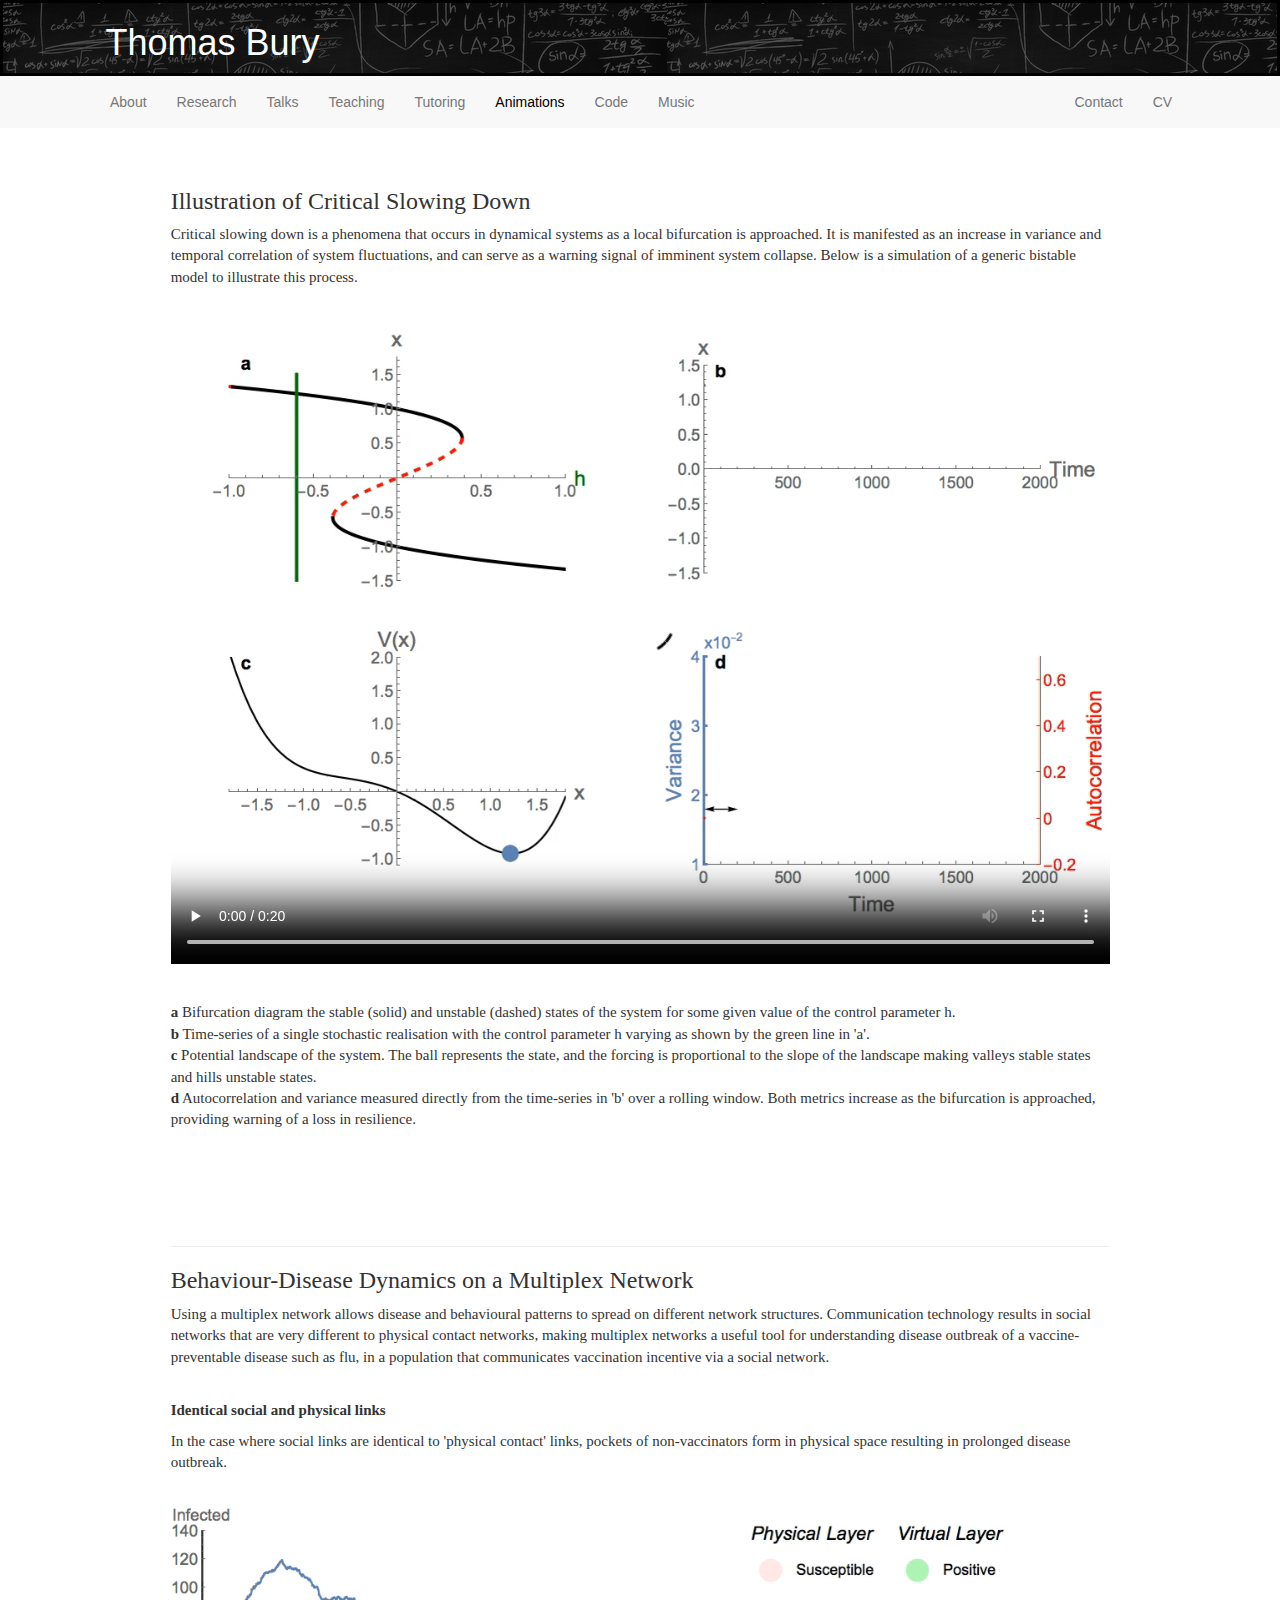
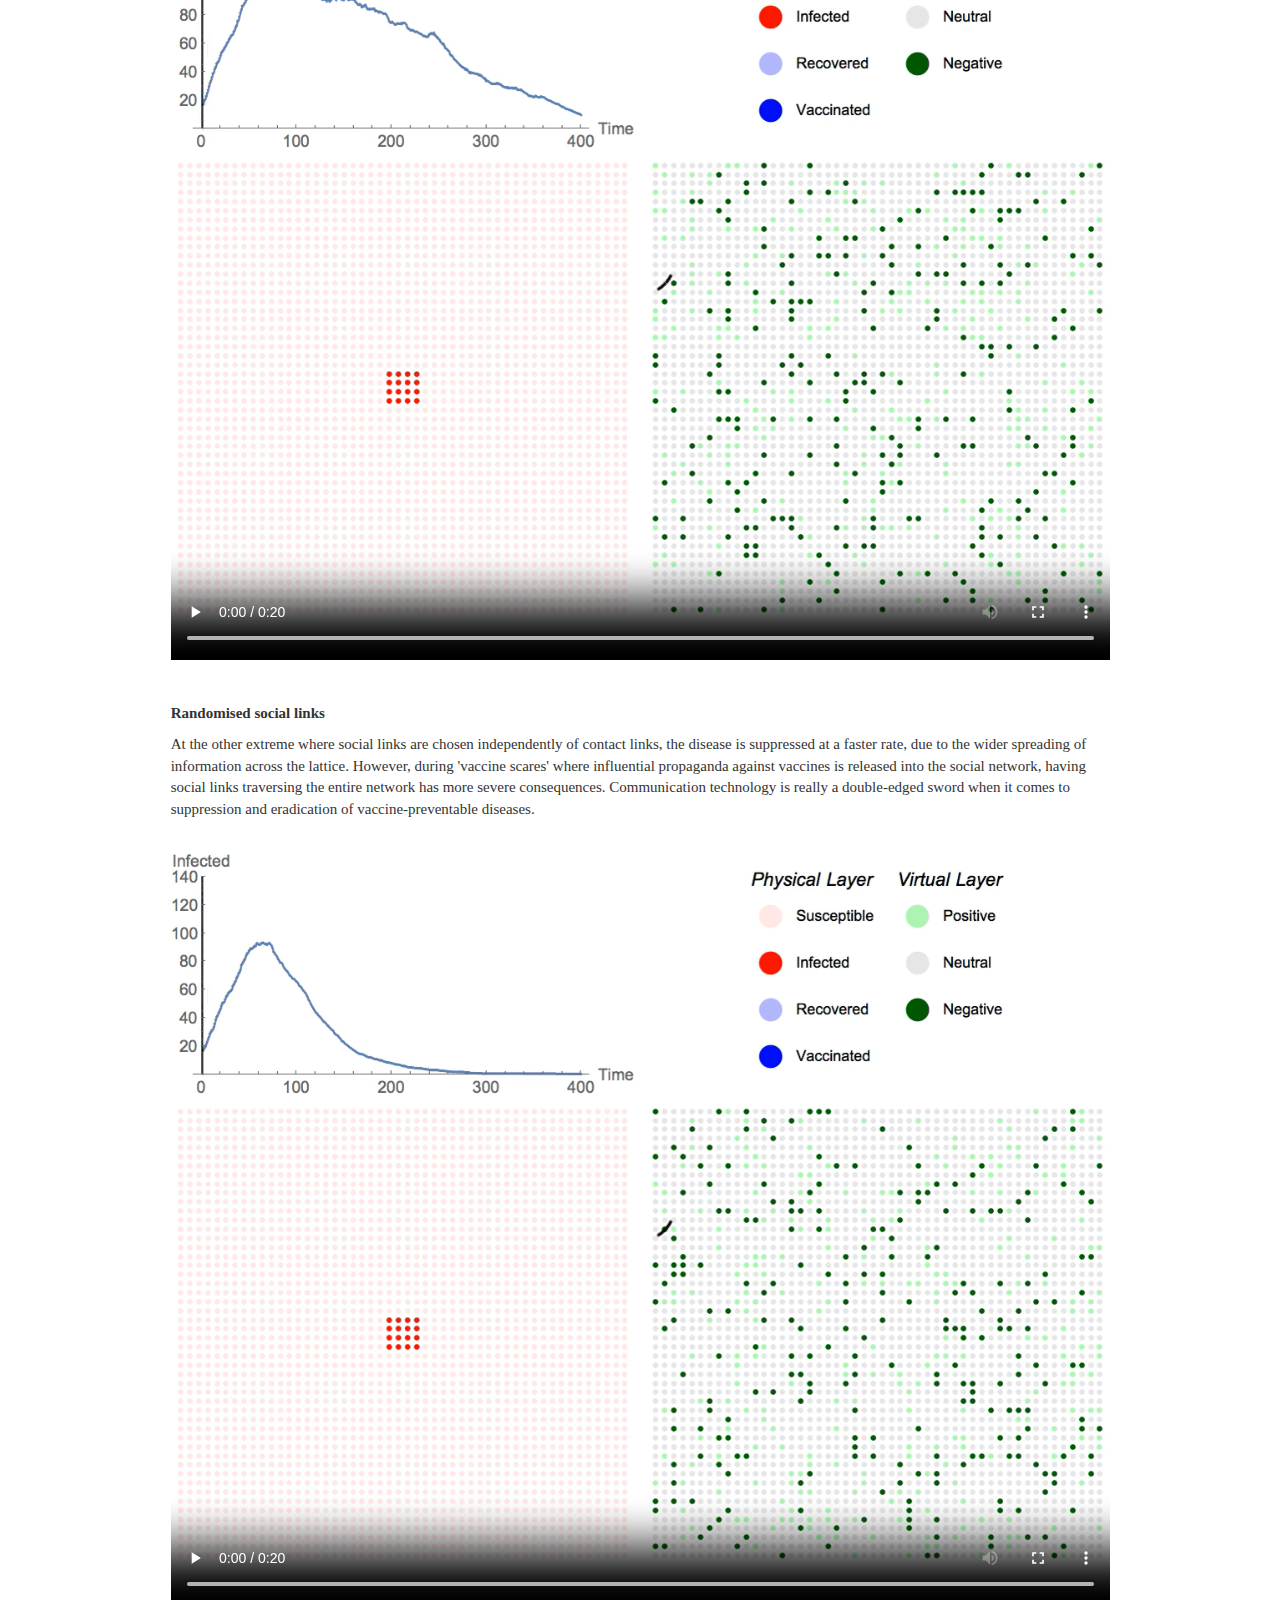
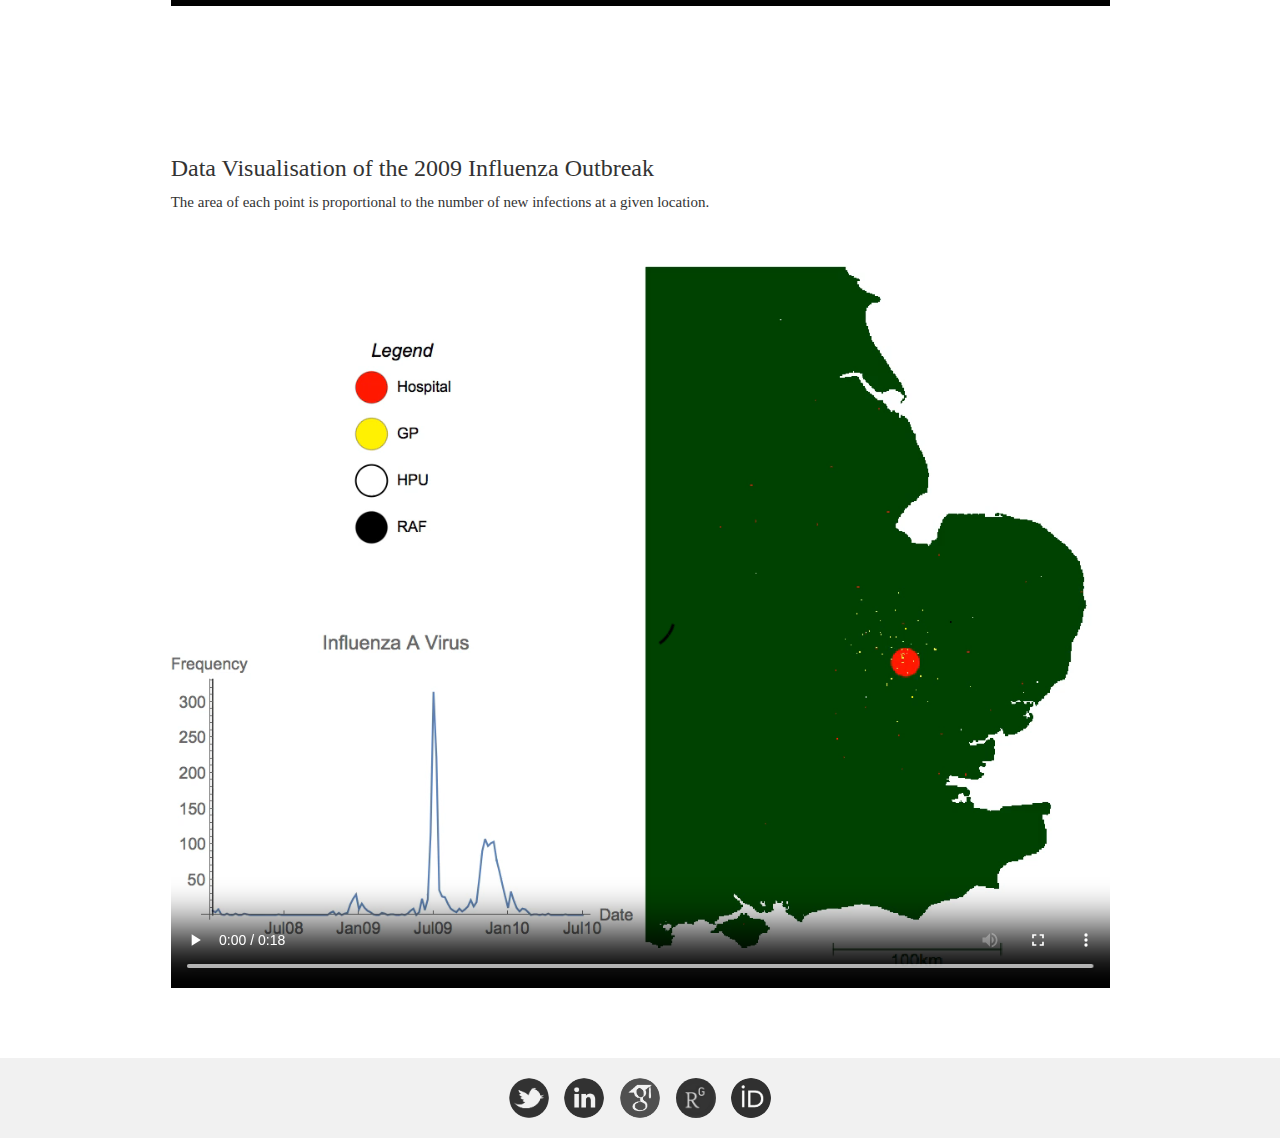
==== animations.html @ 62937f00 "first upload of webpage files" ====
<!DOCTYPE html>
<html lang="en">
<head>
  <title>Thomas Bury</title>
  <meta charset="utf-8">
  <meta name="viewport" content="width=device-width, initial-scale=1">
  <link rel="stylesheet" href="https://maxcdn.bootstrapcdn.com/bootstrap/3.3.7/css/bootstrap.min.css">
  <script src="https://ajax.googleapis.com/ajax/libs/jquery/3.3.1/jquery.min.js"></script>
  <script src="https://maxcdn.bootstrapcdn.com/bootstrap/3.3.7/js/bootstrap.min.js"></script>
  <link rel="stylesheet" href="main.css">
  <link rel="icon" href="images/uwat.png">
</head>

<body>

  <header>
    <div class="math-header">  <h1> <a href="index.html" style="color:white"> Thomas Bury </a></h1> </div>
    <nav class="navbar navbar-default">
      <div class="container-fluid">
		<button type="button" class="navbar-toggle" data-toggle="collapse" data-target="#myNavbar">
		  <span class="icon-bar"></span>
		  <span class="icon-bar"></span>
		  <span class="icon-bar"></span>                        
		</button>
		<div class="collapse navbar-collapse" id="myNavbar">
		  <ul class="nav navbar-nav">
			<li><a href="index.html">About</a></li>
			<li><a href="research.html">Research</a></li>
			<li><a href="talks.html">Talks</a></li>
			<li><a href="teaching.html">Teaching</a></li>
			<li><a href="tutoring.html">Tutoring</a></li>
			<li><a href="animations.html" style="color:black">Animations</a></li>
			<li><a href="code.html">Code</a></li>
			<li><a href="music.html">Music</a></li>
		  </ul>
		  <ul class="nav navbar-nav navbar-right">
		  	<li><a href="contact.html"> Contact</a></li>
			<li><a href="documents/thomas_bury.pdf" target="_blank"> CV</a></li>
		  </ul>
		</div>
	  </div>
    </nav>
  </header>
 
  <div class="container-fluid text-center">    
    <div class="row content">
	  <div class="col-sm-1 sidenav"></div>
      <div class="col-sm-10 text-left padding">

	    <h3> Illustration of Critical Slowing Down </h3>
		<p> Critical slowing down is a phenomena that occurs in dynamical systems as a local bifurcation is approached. It is manifested as an increase in variance and temporal correlation of system fluctuations, and can serve as a warning signal of imminent system collapse. Below is a simulation of a generic bistable model to illustrate this process.</p>
		<div class="animation-container-csd">
		  <video width=100% controls>
		  <source src="documents/animations/fold2.mp4" type="video/mp4">
		  Your browser does not support the video tag.
		  </video>	
		</div>	
		<p> <b>a</b>  Bifurcation diagram the stable (solid) and unstable (dashed) states of the system for some given value of the control parameter h.<br> <b>b</b>  Time-series of a single stochastic realisation with the control parameter h varying as shown by the green line in 'a'.<br> <b>c</b>  Potential landscape of the system. The ball represents the state, and the forcing is proportional to the slope of the landscape making valleys stable states and hills unstable states. <br> <b>d</b>  Autocorrelation and variance measured directly from the time-series in 'b' over a rolling window. Both metrics increase as the bifurcation is approached, providing warning of a loss in resilience.</p><br><br><br><br><hr>
		
		<h3> Behaviour-Disease Dynamics on a Multiplex Network </h3>
		<p> Using a multiplex network allows disease and behavioural patterns to spread on different network structures. Communication technology results in social networks that are very different to physical contact networks, making multiplex networks a useful tool for understanding disease outbreak of a vaccine-preventable disease such as flu, in a population that communicates vaccination incentive via a social network. </p><br>
		<p> <b> Identical social and physical links </b> </p>
		<p> In the case where social links are identical to 'physical contact' links, pockets of non-vaccinators form in physical space resulting in prolonged disease outbreak. </p>
		<div class="animation-container-multiplex">
		  <video width=100% controls>
		  <source src="documents/animations/movie_equalSocial_sigma0.mp4" type="video/mp4">
		  Your browser does not support the video tag.
		  </video>
		</div>
		<br>
		  
		<p> <b> Randomised social links </b> </p>
		<p> At the other extreme where social links are chosen independently of contact links, the disease is suppressed at a faster rate, due to the wider spreading of information across the lattice. However, during 'vaccine scares' where influential propaganda against vaccines is released into the social network, having social links traversing the entire network has more severe consequences. Communication technology is really a double-edged sword when it comes to suppression and eradication of vaccine-preventable diseases. </p>
		<div class="animation-container-multiplex">
		  <video width=100% controls>
		  <source src="documents/animations/movie_equalSocial_sigma1.mp4" type="video/mp4">
		  Your browser does not support the video tag.
		  </video>
	    </div>
		<br><br><br><br><br>
		
		
		<h3> Data Visualisation of the 2009 Influenza Outbreak </h3>
		<p> The area of each point is proportional to the number of new infections at a given location.</p><br><br>
		 
		<div class="animation-container">
		  <video width=100% controls>
		  <source src="documents/animations/movie_influenza.mp4" type="video/mp4">
		  Your browser does not support the video tag.
		  </video>	
		</div>
			
	  </div>
	  
	  <div class="col-sm-1 sidenav"></div>     
    </div>
  </div>

  <footer class="container-fluid">
  	<div class="col-sm-2"></div>
  	<div class="col-sm-8">
	  <a href="https://twitter.com/ThomasMBury" target="_blank"> <img src="images/twitter.png" class="icon"  ></a>&nbsp&nbsp&nbsp
	  <a href="https://www.linkedin.com/in/tom-bury/" target="_blank"> <img src="images/linkedin.png" class="icon"></a>&nbsp&nbsp&nbsp
	  <a href="https://scholar.google.ca/citations?user=qAp4KBYAAAAJ&hl=en" target="_blank"> <img src="images/gscholar.png" class="icon"></a>&nbsp&nbsp&nbsp
	  <a href="https://www.researchgate.net/profile/Thomas_Bury" target="_blank"> <img src="images/research_gate.jpg" class="icon"></a>&nbsp&nbsp&nbsp
      <a href="https://orcid.org/0000-0003-1595-9444" target="orcid.widget" rel="noopener noreferrer"><img src="images/orcid.jpg" class="icon"></a>
    </div>
    <div class="col-sm-2">
    <!-- <p style="color:darkgrey; font-size:9pt"> <br> &copy Stephanie Lee &nbsp</p> -->
    </div>	
  </footer>


</body>
</html>
---- main.css ----
/* unvisited link */
a:link {
  color: green;
}

/* visited link */
a:visited {
  color: green;
}

/* mouse over link */
a:hover {
  color: green;
  text-decoration: none;
}

/* selected link */
a:active {
  color: green;
}
  
.img-profile {
  border-radius: 50%;
  margin-left: auto;
  margin-right: auto;
  max-width: 100%;
  height: auto;
}

.mytext {
 padding-top:5%;
 line-height:200%;
}

.myheader {
  padding-left:8%;
  /*background-image: url("images/math_2.jpeg");*/
}

/* Remove the navbar's default margin-bottom and rounded borders */ 
.navbar {
 margin-top: 0;
 margin-bottom: 0;
 border-radius: 0;
 padding-top: 0;
 padding-left:5%;
 padding-right:6%;
 color: #FFFFFF;
 background-color: #FFFFF;
 border-color: transparent;
}

/* Set height of the grid so .sidenav can be 100% (adjust as needed) */
.row.content {
 height: 450px;
 font-family:"tahoma";
 font-size: 15px;
}

/* Set gray background color and 100% height */
.sidenav {
 height: 100%;
}

/* Set black background color, white text and some padding */
footer {
 background-color: #f1f1f1;
 color: white;
 padding: 20px;
 text-align: center;
}
.padding-profile-page {
 padding-top: 40px;
 padding-bottom: 5%;
 padding-right: 2%;
 padding-left: 2%;
}
.padding {
 padding-top: 40px;
 padding-bottom: 5%;
 padding-right: 5%;
 padding-left: 5%;
}

/* On small screens, set height to 'auto' for sidenav and grid */
@media screen and (max-width: 767px) {
 .sidenav {
  height: auto;
  padding: 10px;
 }
 .row.content {
   height:auto;
  }
}

.icon {
 display: inline-block
 text-align: center;
 border-radius: 50%;
 width:40px;
 opacity: .8
}

.img-right {
 margin-right:30px;
 height: 240px;
 width: 240px;
 float: left;
 border-radius: 5%;

}

.img-colloq {
 margin-right:30px;
 width: 300px;
 float: left;
 border-radius: 0%;
 border: 1px solid black

}



.img-right-border {
 margin-right:30px;
 height: 240px;
 width: 240px;
 float: left;
 border-radius: 5%;
 border: 2px solid black

}

.img-paper {
 margin-right:15px;
 width: 200px;
 float: left;
 border-radius: 0%;
 border-style: solid;
 border-width:1px;
 height: 250px;
}


.img-scroll {
 margin-right:15px;
 width: 50px;
 float: left;
 border-radius: 0%;
 
}
.research-div {
  clear: both;
  padding-top: 10px;
  padding-bottom: 75px;
  /*border-style: solid;*/
  vertical-align: left;
  height: auto;
}


.quotation-div {
  clear: both;
  padding-top: 5px;
  padding-bottom: 20px;
  font-style: italic;
  font-size: 15px;
  font-family: Helvetica;
  text-align: center;
  vertical-align: center;
  height: auto;
}

.soundcloud-div {
  clear: both;
  padding-top: 20px;
  padding-bottom: 60px;
  vertical-align: center;
  height: auto;
}

.publications-div {
  clear: both;
  padding-top: 5px;
  padding-bottom: 80px;
  /*border-style: solid;*/
  vertical-align: left;
  height: 320px;
}

.academic-works-div {
  clear: both;
  padding-top: 5px;
  padding-bottom: 20px;
  /*border-style: solid;*/
  vertical-align: left;
}


.math-header {
  background-image: url("images/math_2.jpeg");
  background-repeat: repeat;
  margin-top: 0;
  padding-top: 0;
  padding-left:8%;
  color: white;
  border-color:black;
  border-style:solid;
}

.full-width {
  width:100%;
  height: 100%;
  border-style: solid;
}


.video {
    position: absolute;
    top: 30px;
    left: 0;
    width: 100%;
    height: 100%;
}

.video-container {
    position: relative;
    width: 100%;
    height: 100%;
    padding-bottom:56%;
    padding-top:0px;
}

.animation-container-csd {
    position: relative;
    width: 100%;
    height: 0;
    padding-bottom: 75%;
    padding-top:0%;
}

.animation-container-multiplex {
    position: relative;
    width: 100%;
    height: 0;
    padding-bottom: 85%;
    padding-top:0%;
}

.gradtalks-container {
    position: relative;
    width: 100%;
    height: 0;
    padding-bottom:52%;
}

blockquote {
 font-style: italic;
 font-size: 12pt;
}

.padding-bottom{
  padding-bottom: 5%;
}

ul {
  margin-top: 10px;
}


/* for grid of images */
.row-grid {
  display: flex;
  flex-wrap: wrap;
  padding: 0 4px;
}

/* Create two equal columns that sits next to each other */
.column-grid {
  flex: 50%;
  padding: 0 5px;
}

.column-grid img {
  margin-top: 10px;
  vertical-align: middle;
}

.img-grid {
 margin-right:15px;
 width: 100%;
 float: left;
}
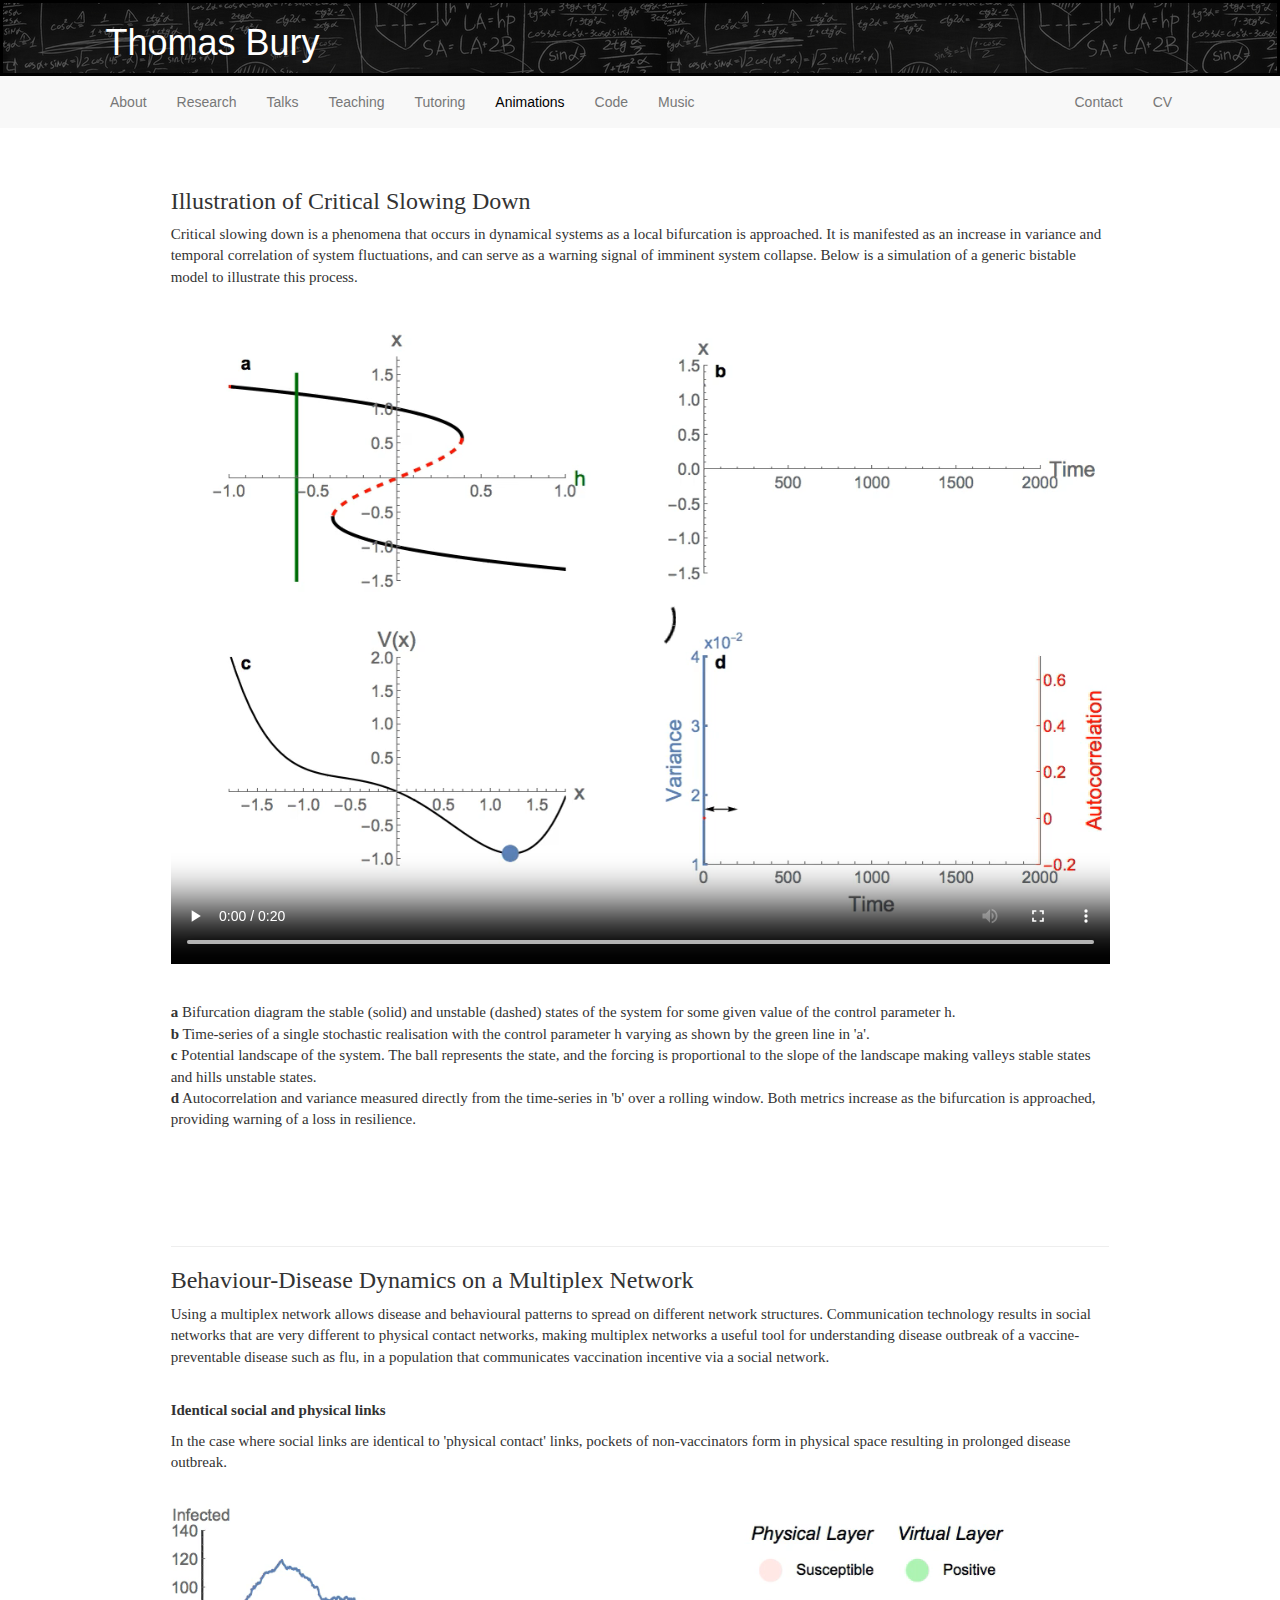
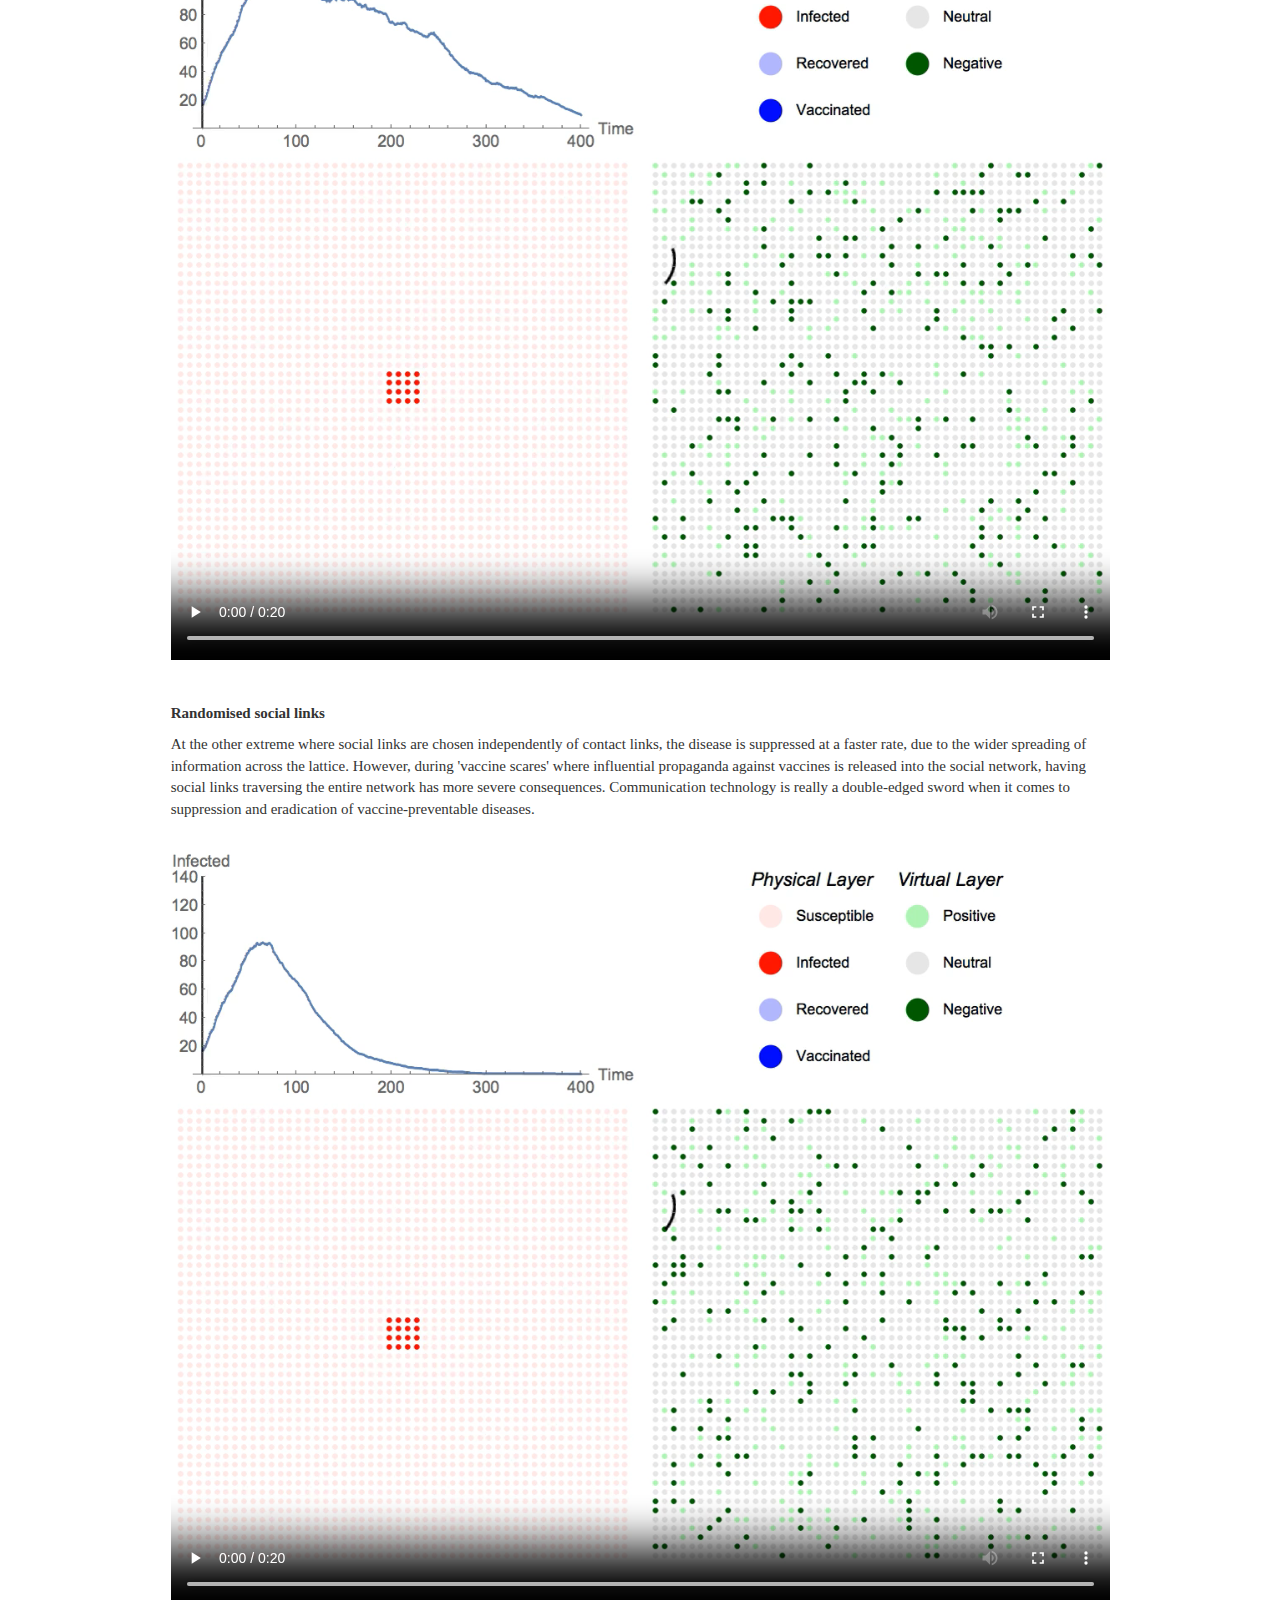
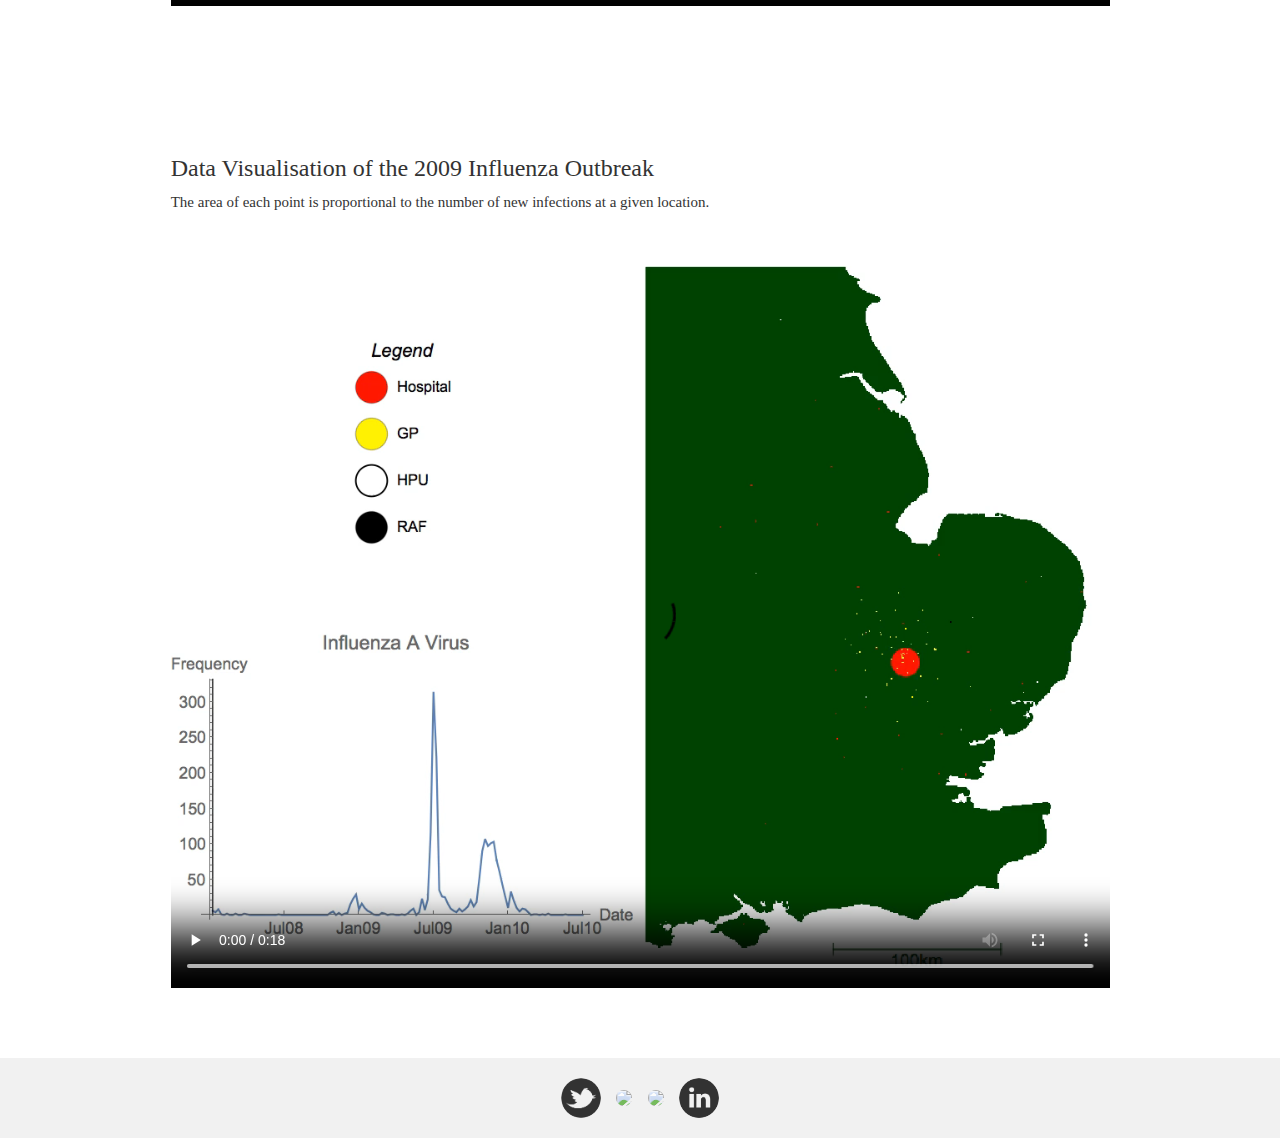
==== commit 2398c7a5: "chnage github link" ====
--- a/animations.html
+++ b/animations.html
@@ -100,13 +100,11 @@
   	<div class="col-sm-2"></div>
   	<div class="col-sm-8">
 	  <a href="https://twitter.com/ThomasMBury" target="_blank"> <img src="images/twitter.png" class="icon"  ></a>&nbsp&nbsp&nbsp
-	  <a href="https://www.linkedin.com/in/tom-bury/" target="_blank"> <img src="images/linkedin.png" class="icon"></a>&nbsp&nbsp&nbsp
-	  <a href="https://scholar.google.ca/citations?user=qAp4KBYAAAAJ&hl=en" target="_blank"> <img src="images/gscholar.png" class="icon"></a>&nbsp&nbsp&nbsp
-	  <a href="https://www.researchgate.net/profile/Thomas_Bury" target="_blank"> <img src="images/research_gate.jpg" class="icon"></a>&nbsp&nbsp&nbsp
-      <a href="https://orcid.org/0000-0003-1595-9444" target="orcid.widget" rel="noopener noreferrer"><img src="images/orcid.jpg" class="icon"></a>
+	  <a href="https://scholar.google.ca/citations?user=qAp4KBYAAAAJ&hl=en" target="_blank"> <img src="images/gscholar.jpg" class="icon"></a>&nbsp&nbsp&nbsp
+      <a href="https://github.com/thomasmbury/" target="_blank"><img src="images/github.svg" class="icon"></a>&nbsp&nbsp&nbsp
+      <a href="https://www.linkedin.com/in/tom-bury/" target="_blank"> <img src="images/linkedin.png" class="icon"></a>
     </div>
     <div class="col-sm-2">
-    <!-- <p style="color:darkgrey; font-size:9pt"> <br> &copy Stephanie Lee &nbsp</p> -->
     </div>	
   </footer>
 
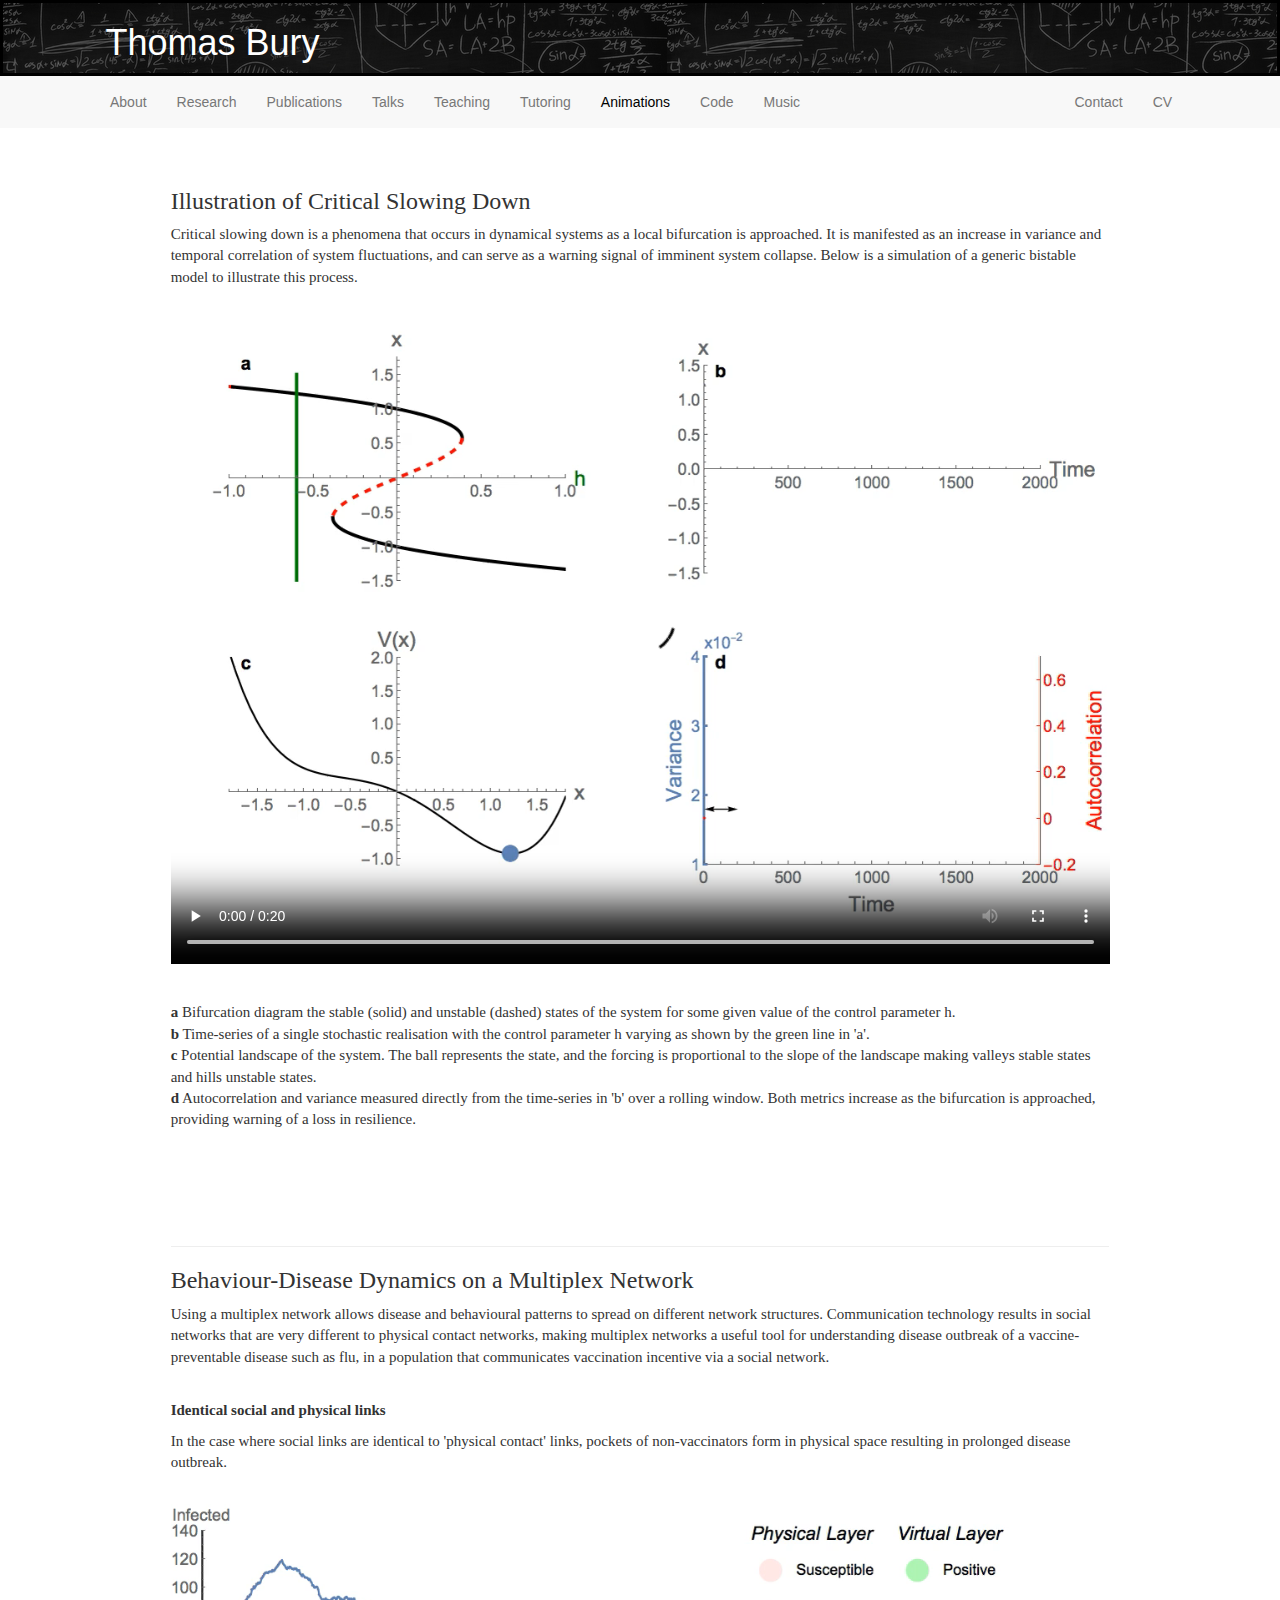
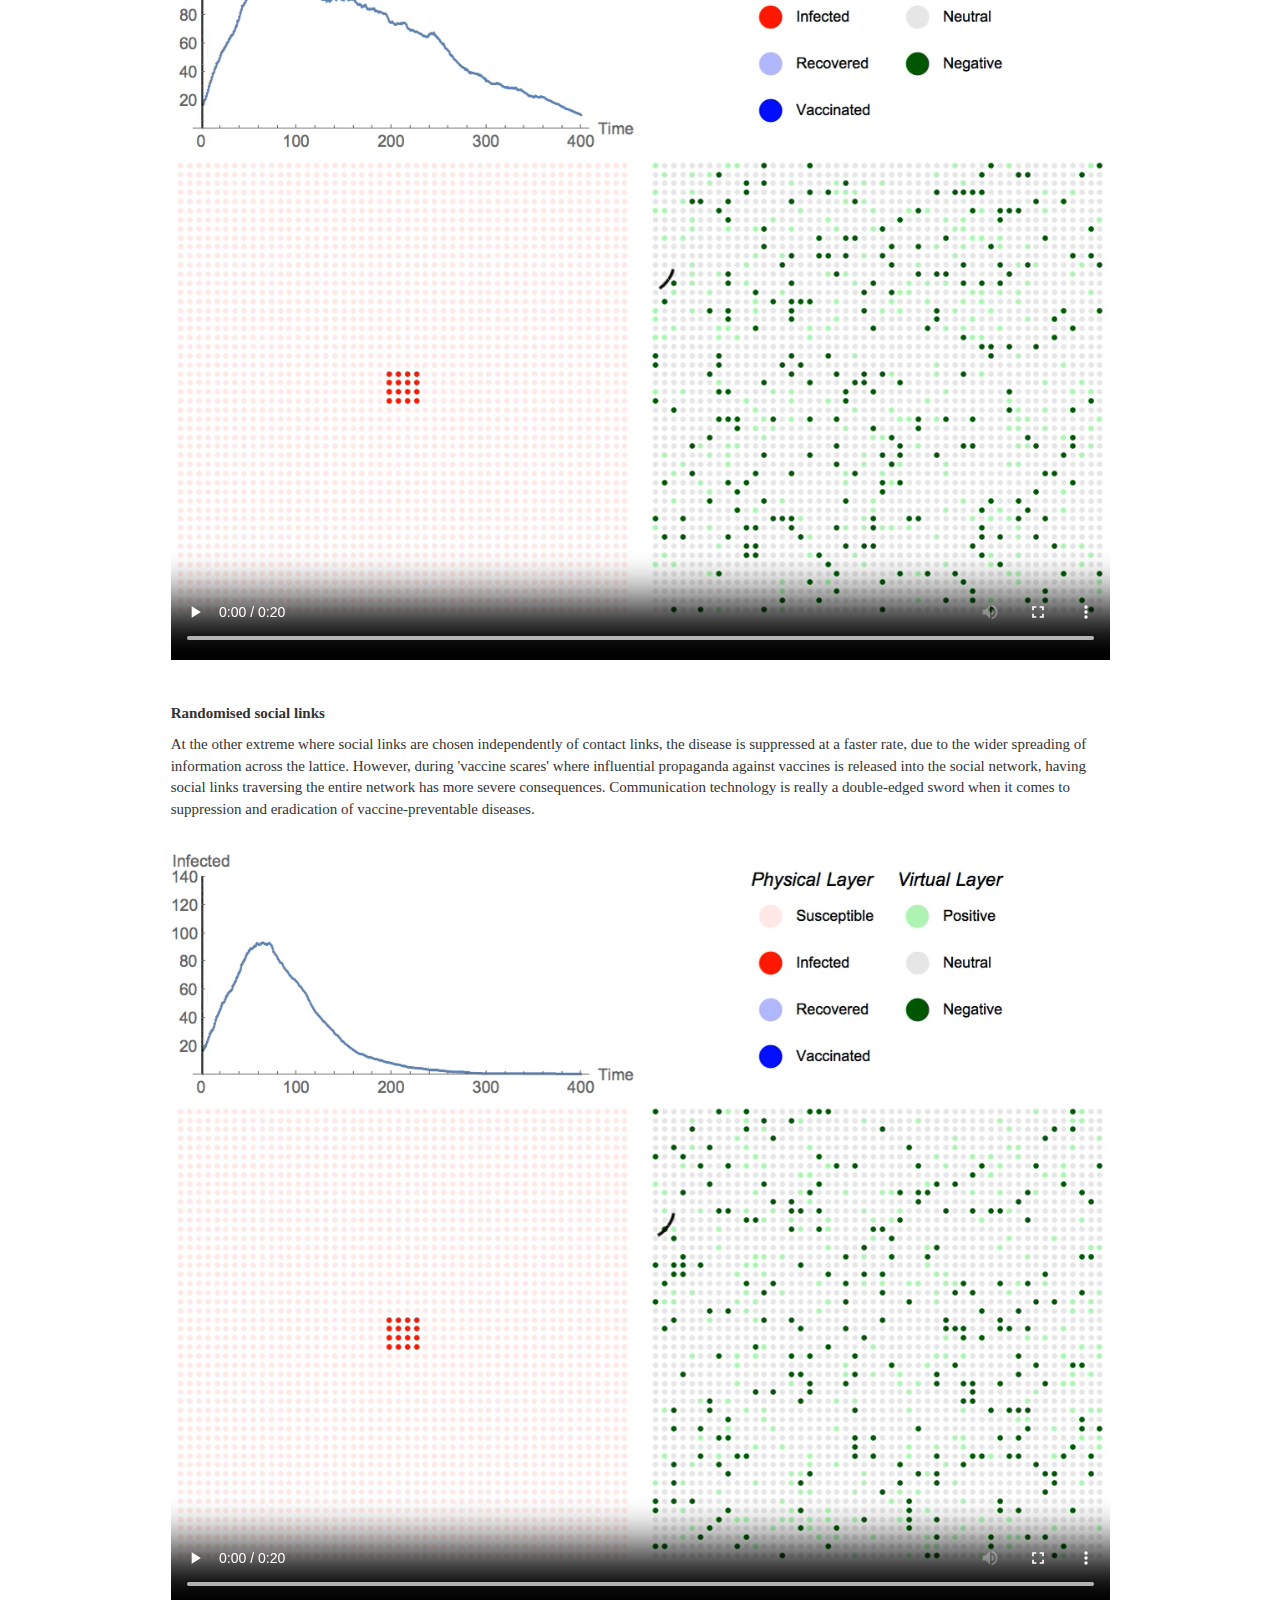
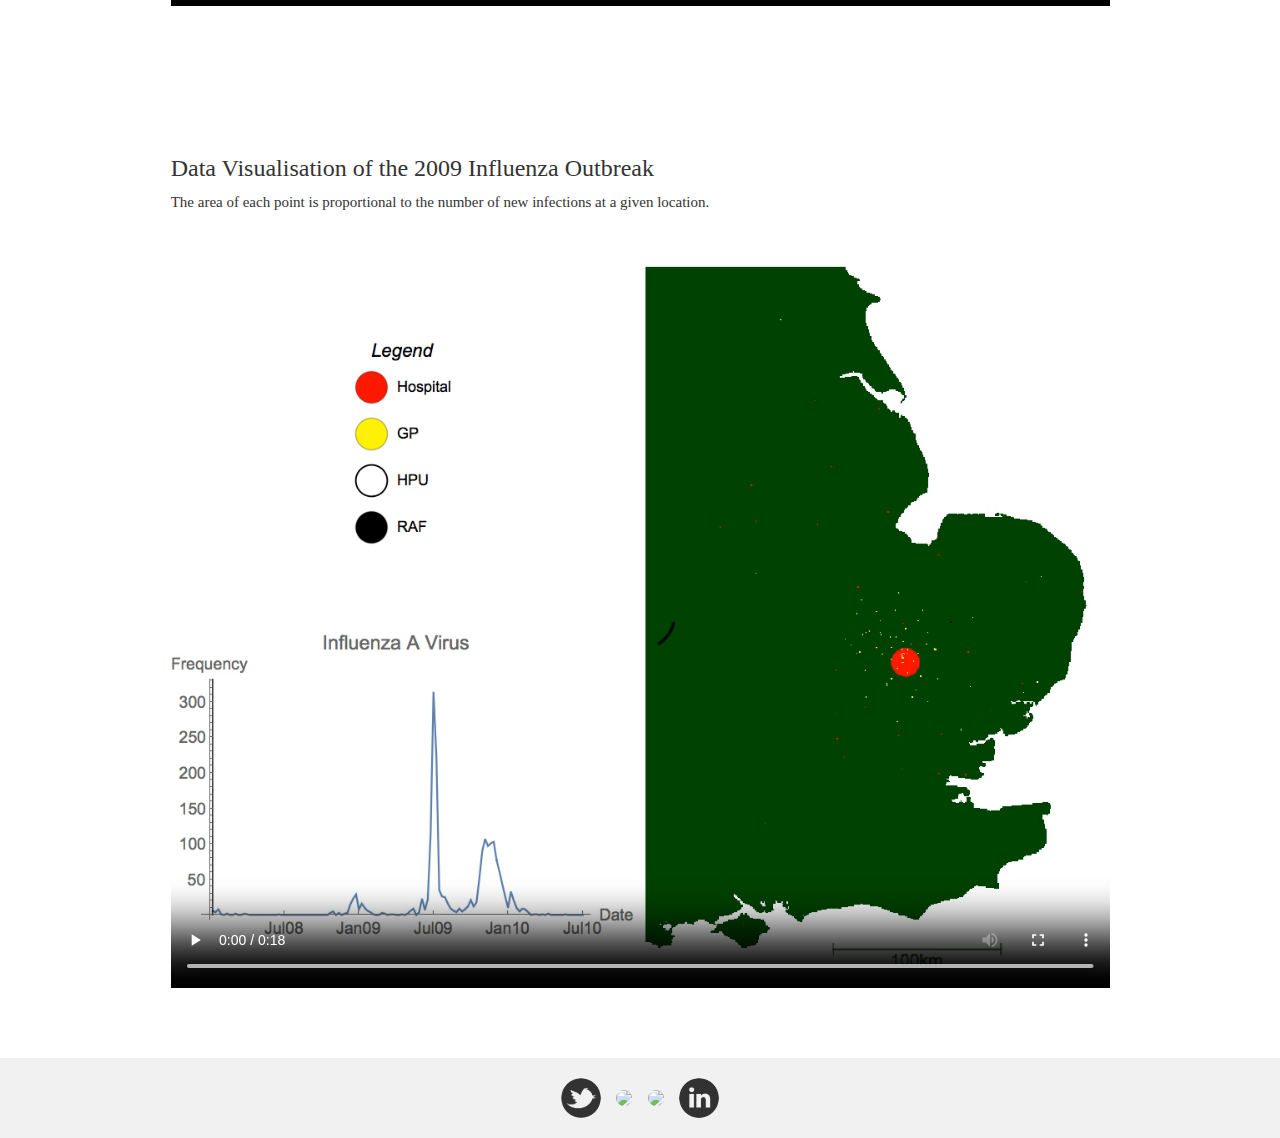
==== commit 2da66448: "create publications tab" ====
--- a/animations.html
+++ b/animations.html
@@ -26,6 +26,7 @@
 		  <ul class="nav navbar-nav">
 			<li><a href="index.html">About</a></li>
 			<li><a href="research.html">Research</a></li>
+			<li><a href="publications.html">Publications</a></li>
 			<li><a href="talks.html">Talks</a></li>
 			<li><a href="teaching.html">Teaching</a></li>
 			<li><a href="tutoring.html">Tutoring</a></li>
--- a/main.css
+++ b/main.css
@@ -144,7 +144,7 @@
 
 .img-scroll {
  margin-right:15px;
- width: 50px;
+ width: 38px;
  float: left;
  border-radius: 0%;
  
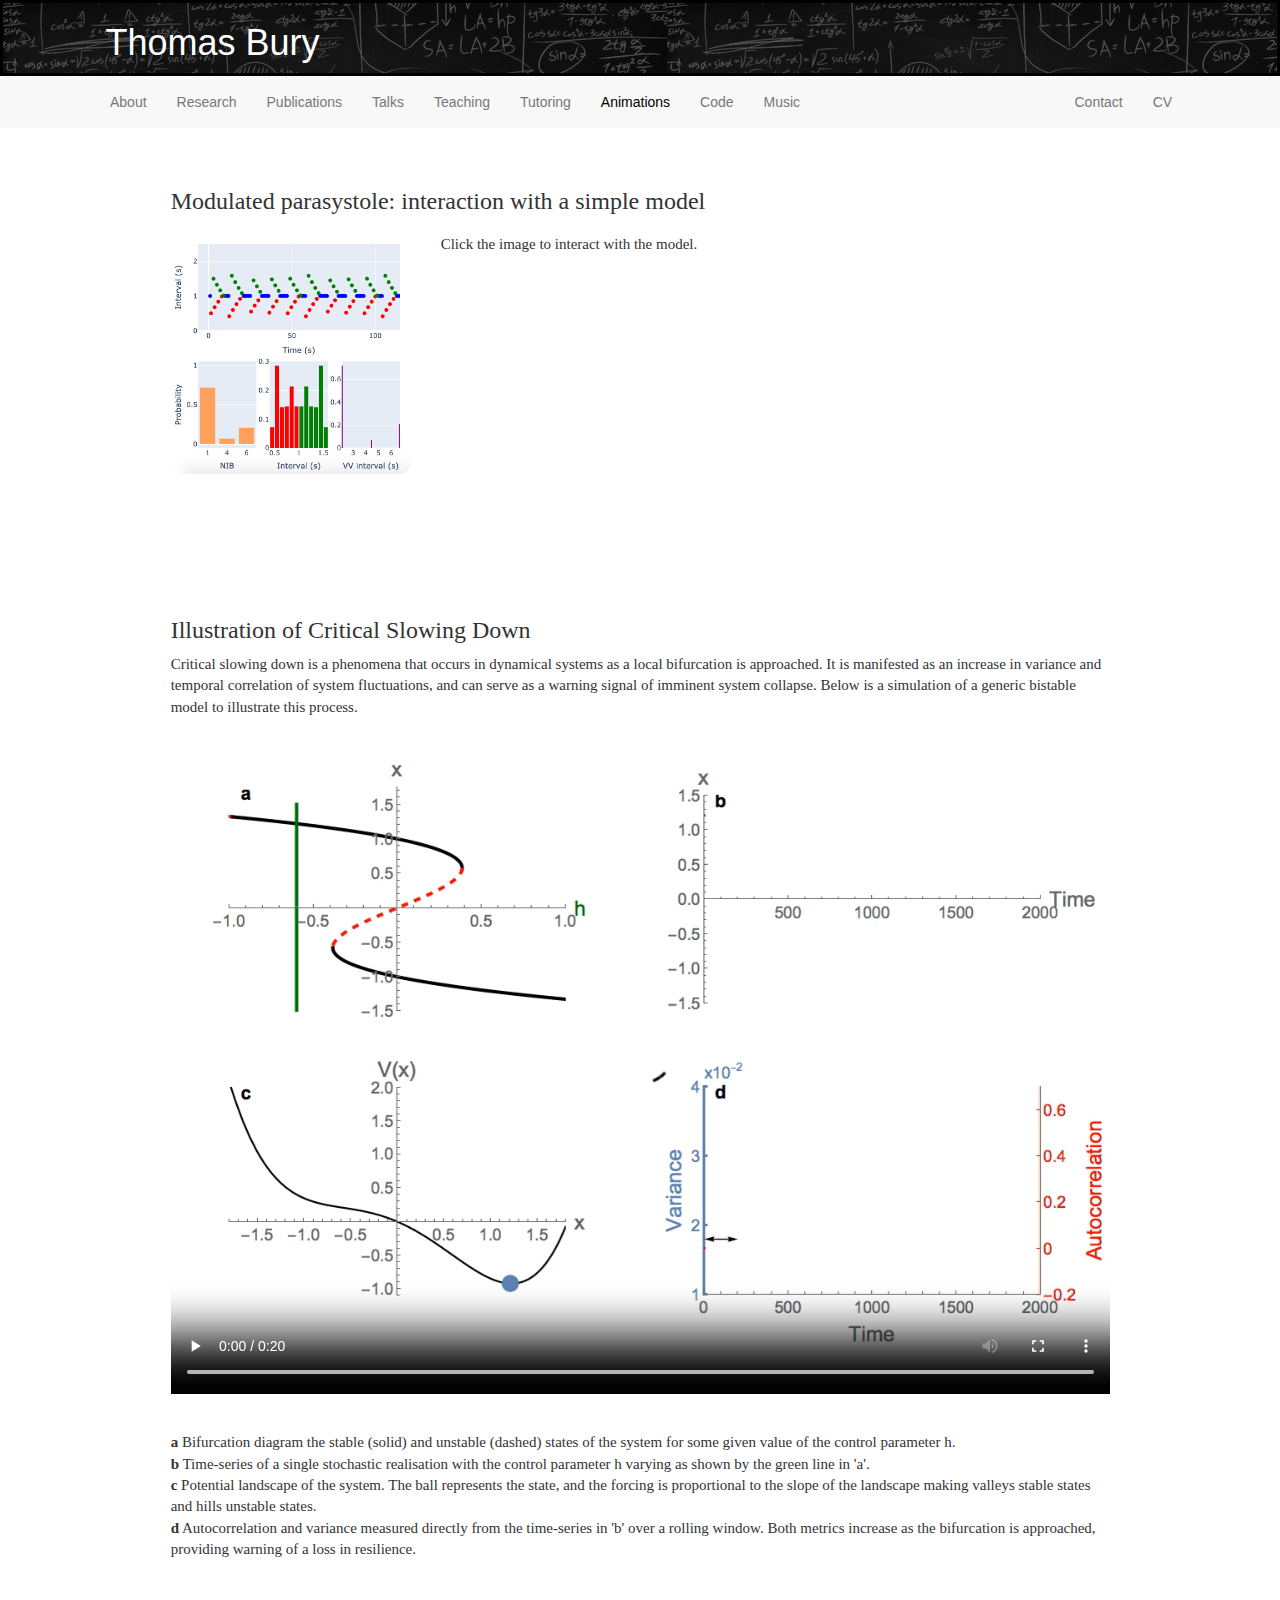
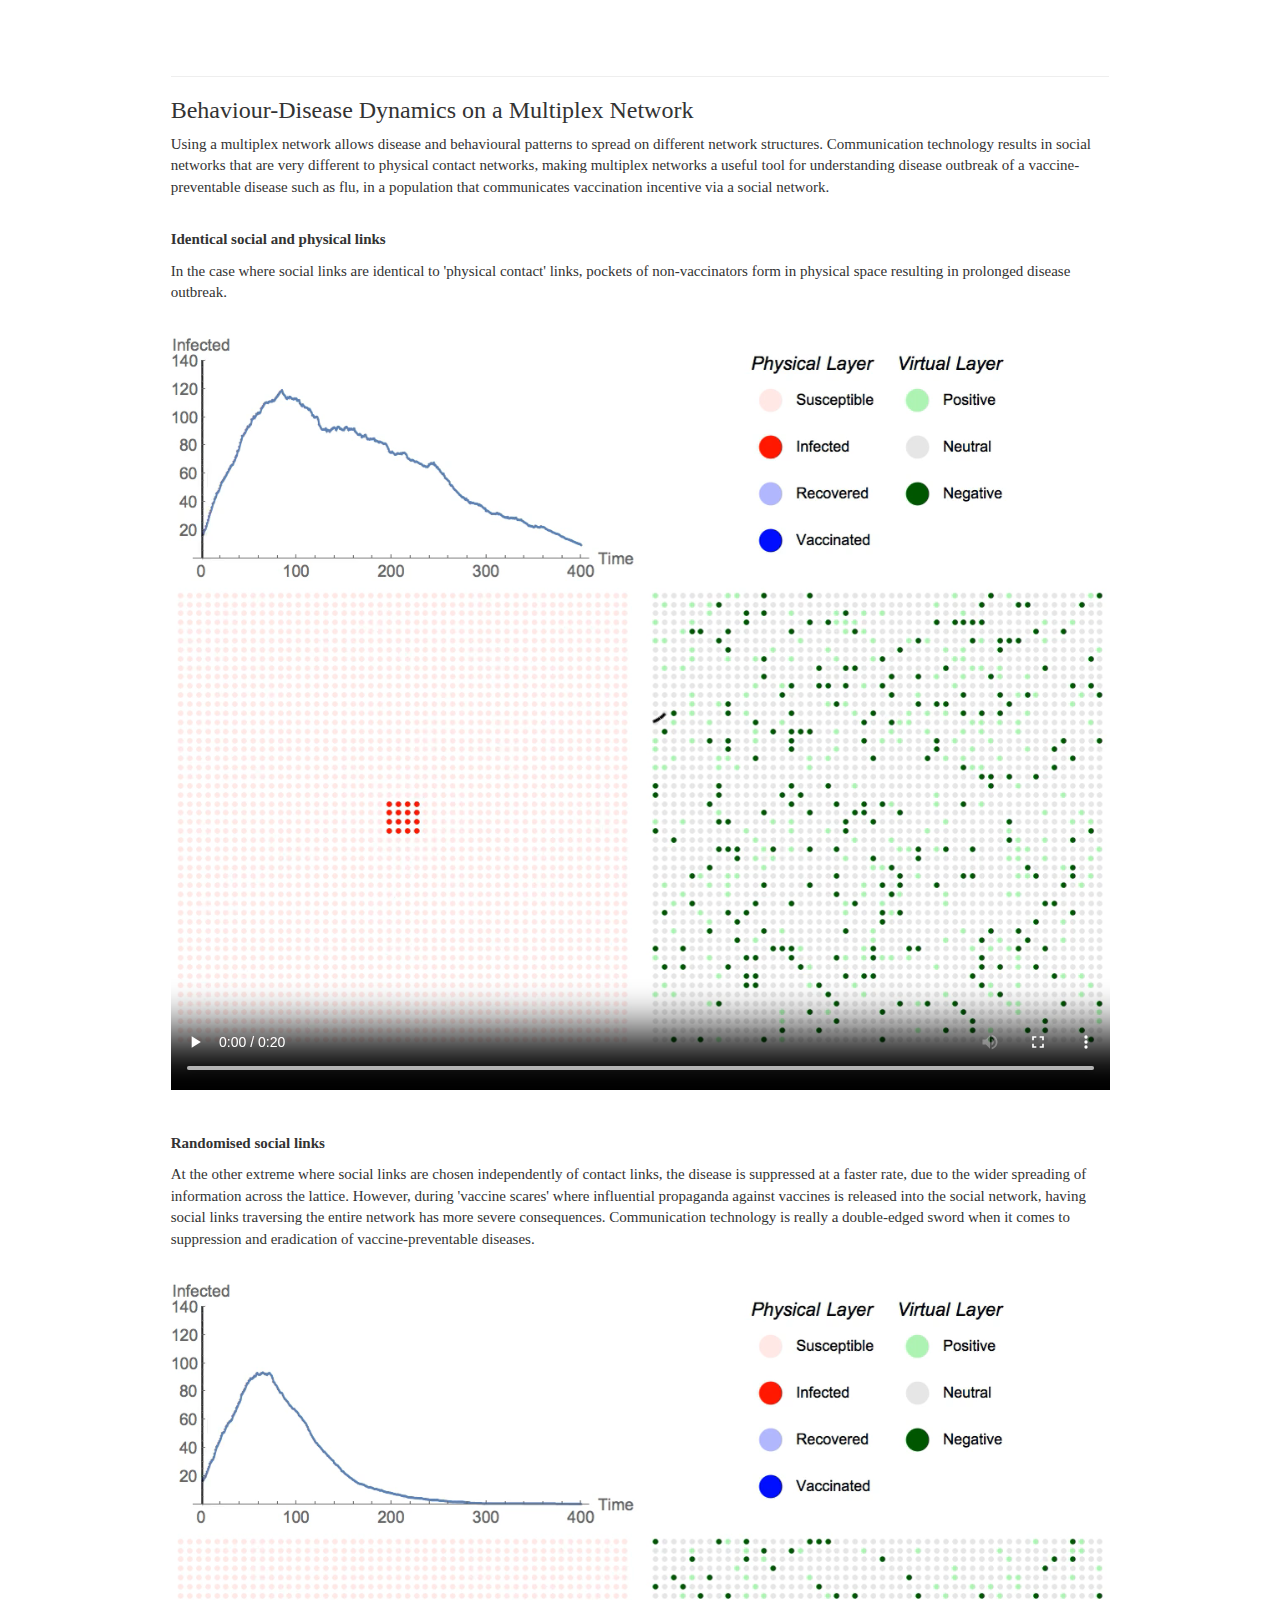
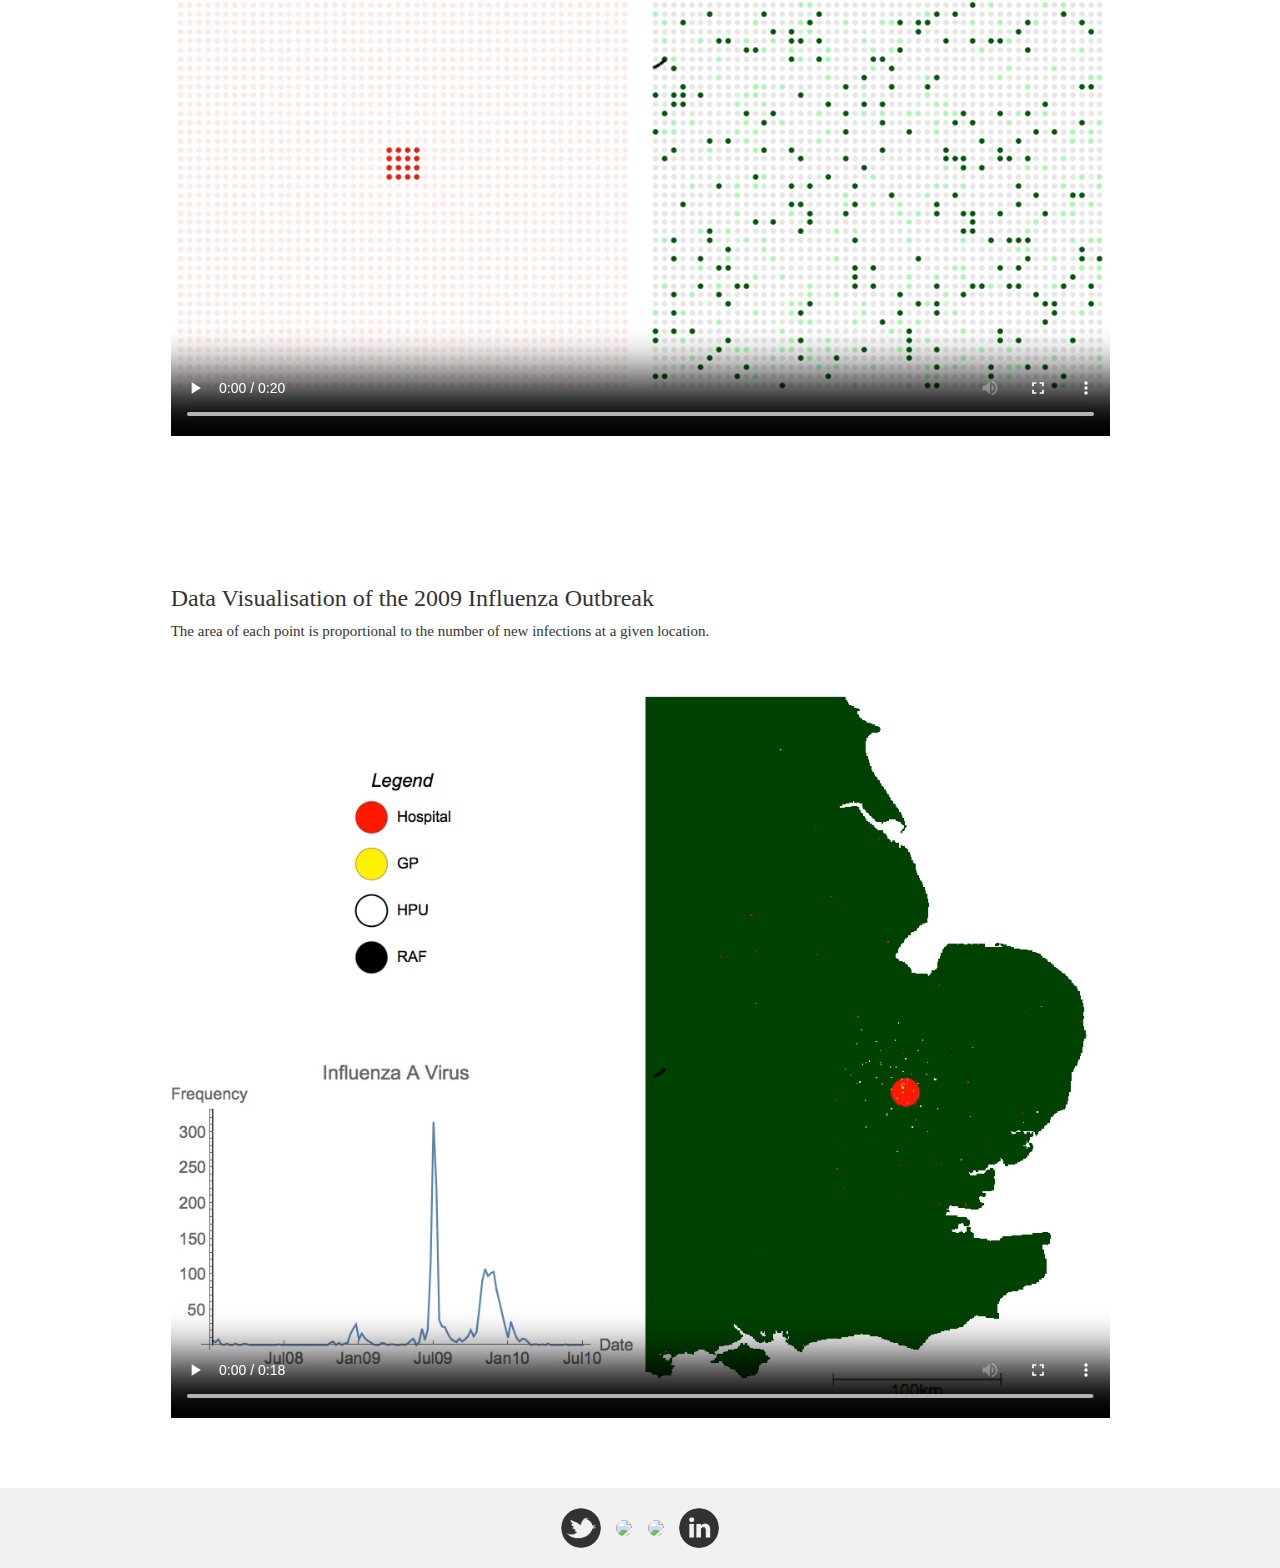
==== commit a156f686: "update self description" ====
--- a/animations.html
+++ b/animations.html
@@ -47,6 +47,14 @@
     <div class="row content">
 	  <div class="col-sm-1 sidenav"></div>
       <div class="col-sm-10 text-left padding">
+
+		<h3> Modulated parasystole: interaction with a simple model </h3>
+        <div class="research-div">
+		  <a href="https://modulated-parasystole.herokuapp.com/" class="img-right" target="_blank"> <img src="images/mp_screenshot.png" class="img-right"></a>
+		  <p> Click the image to interact with the model. </p>
+		  <br><br><br><br><br><br><br><br><br><br><br><br>
+	    </div>
+
 
 	    <h3> Illustration of Critical Slowing Down </h3>
 		<p> Critical slowing down is a phenomena that occurs in dynamical systems as a local bifurcation is approached. It is manifested as an increase in variance and temporal correlation of system fluctuations, and can serve as a warning signal of imminent system collapse. Below is a simulation of a generic bistable model to illustrate this process.</p>
--- a/main.css
+++ b/main.css
@@ -103,6 +103,7 @@
 
 .img-right {
  margin-right:30px;
+ margin-bottom:100px;
  height: 240px;
  width: 240px;
  float: left;
@@ -133,6 +134,7 @@
 
 .img-paper {
  margin-right:15px;
+ margin-bottom:10px;
  width: 200px;
  float: left;
  border-radius: 0%;
@@ -185,7 +187,7 @@
   padding-bottom: 80px;
   /*border-style: solid;*/
   vertical-align: left;
-  height: 320px;
+  height: auto;
 }
 
 .academic-works-div {
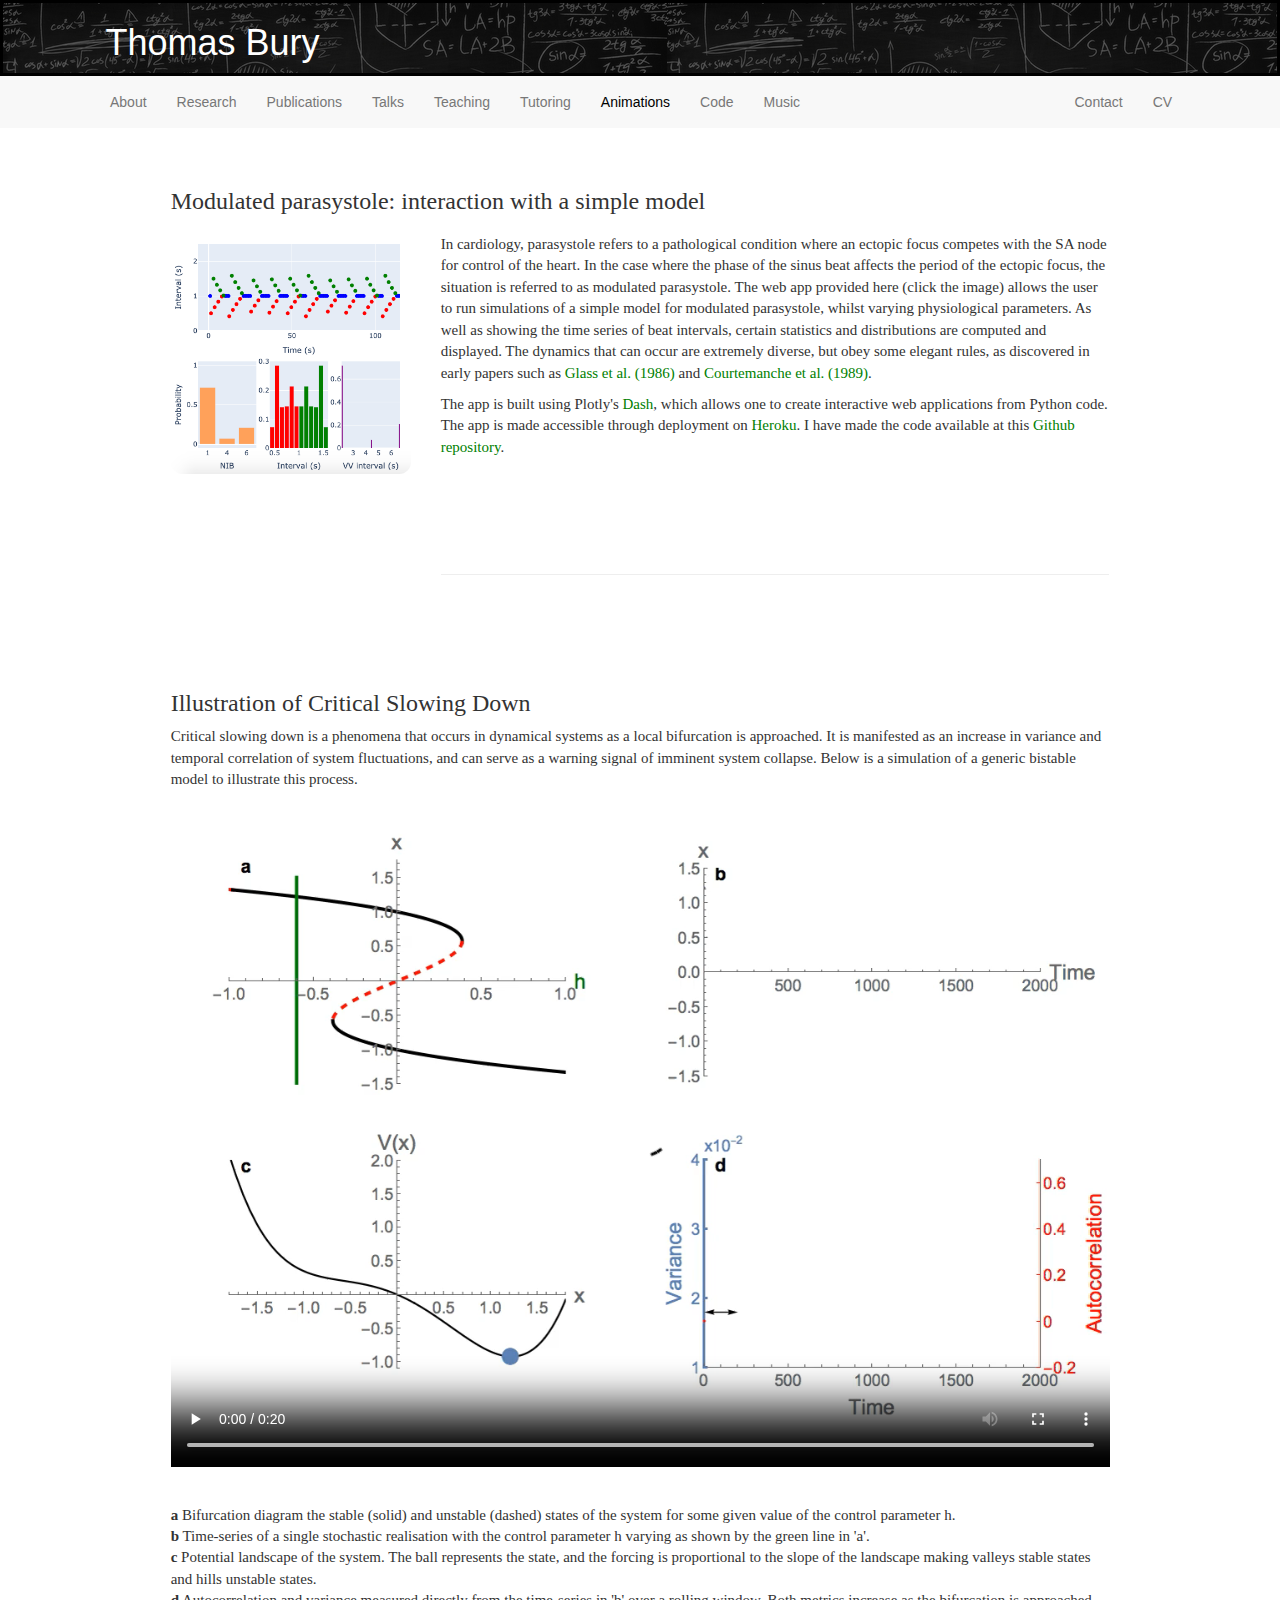
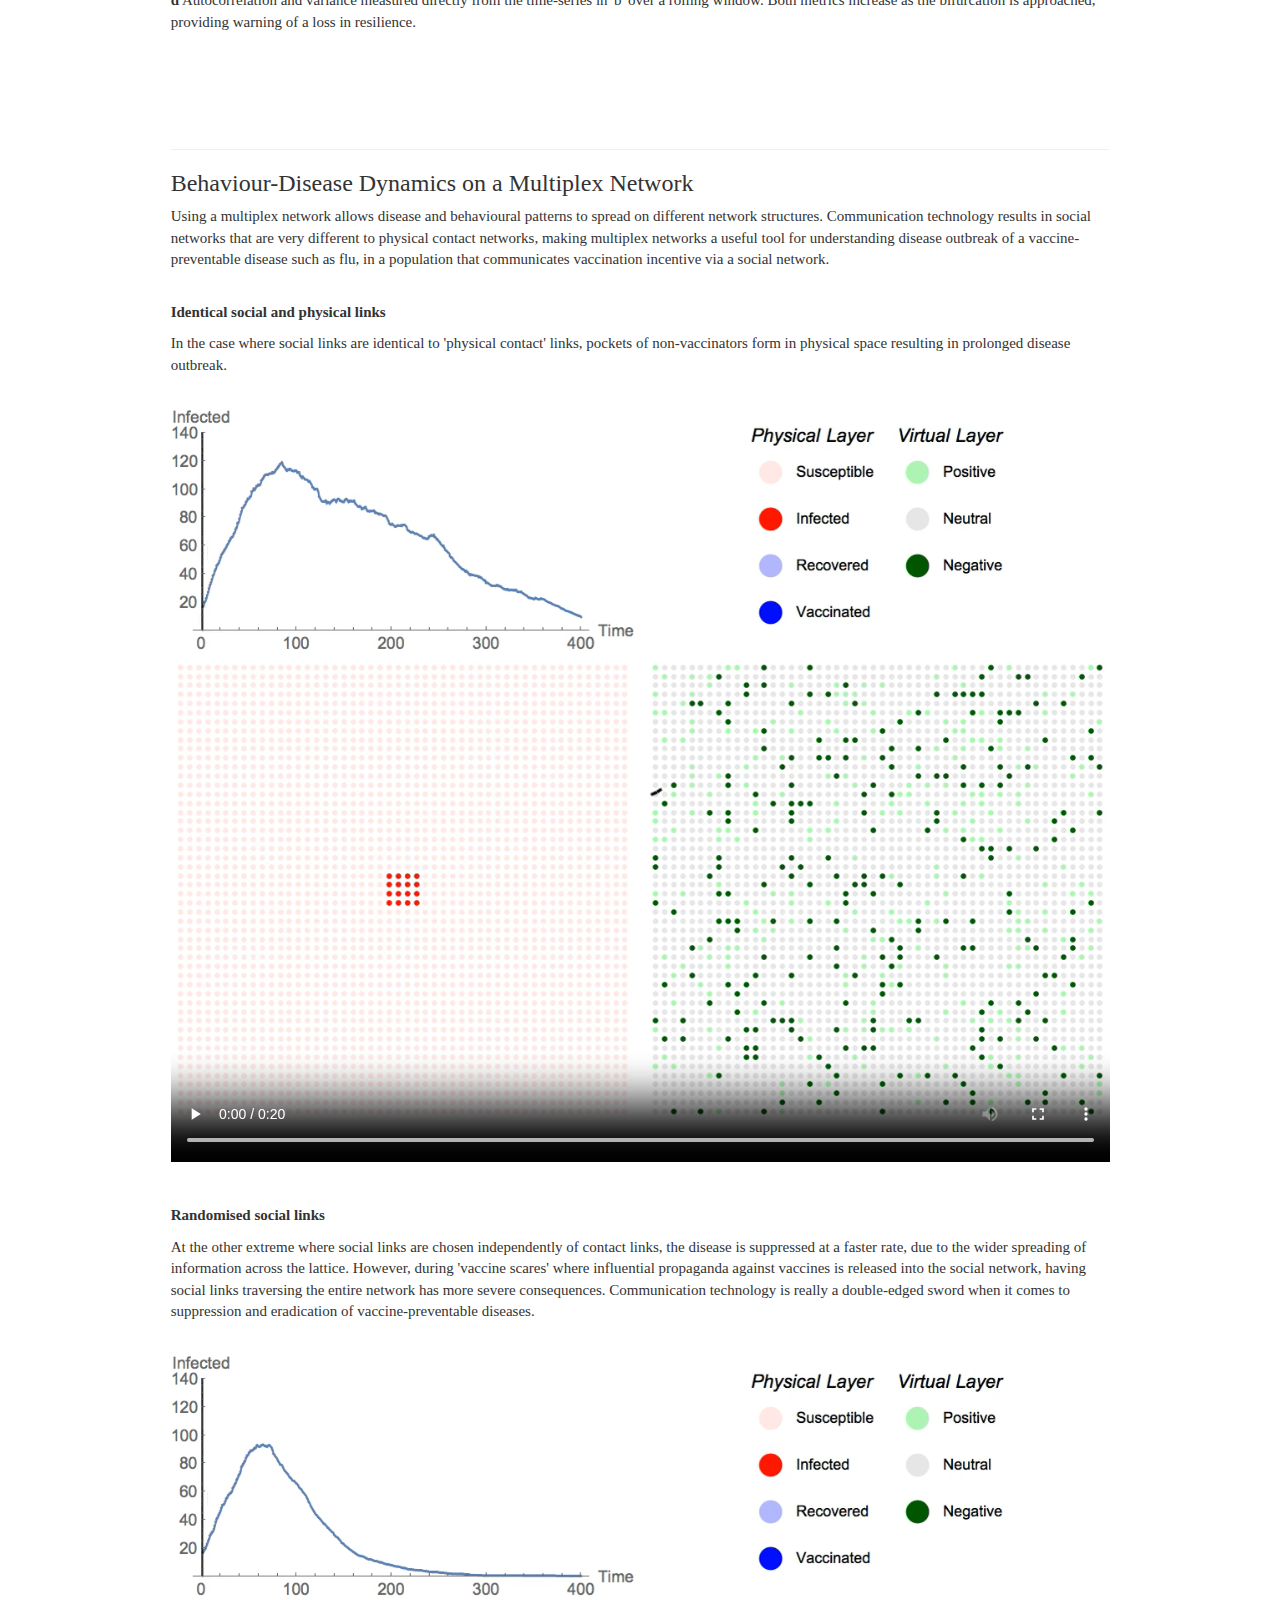
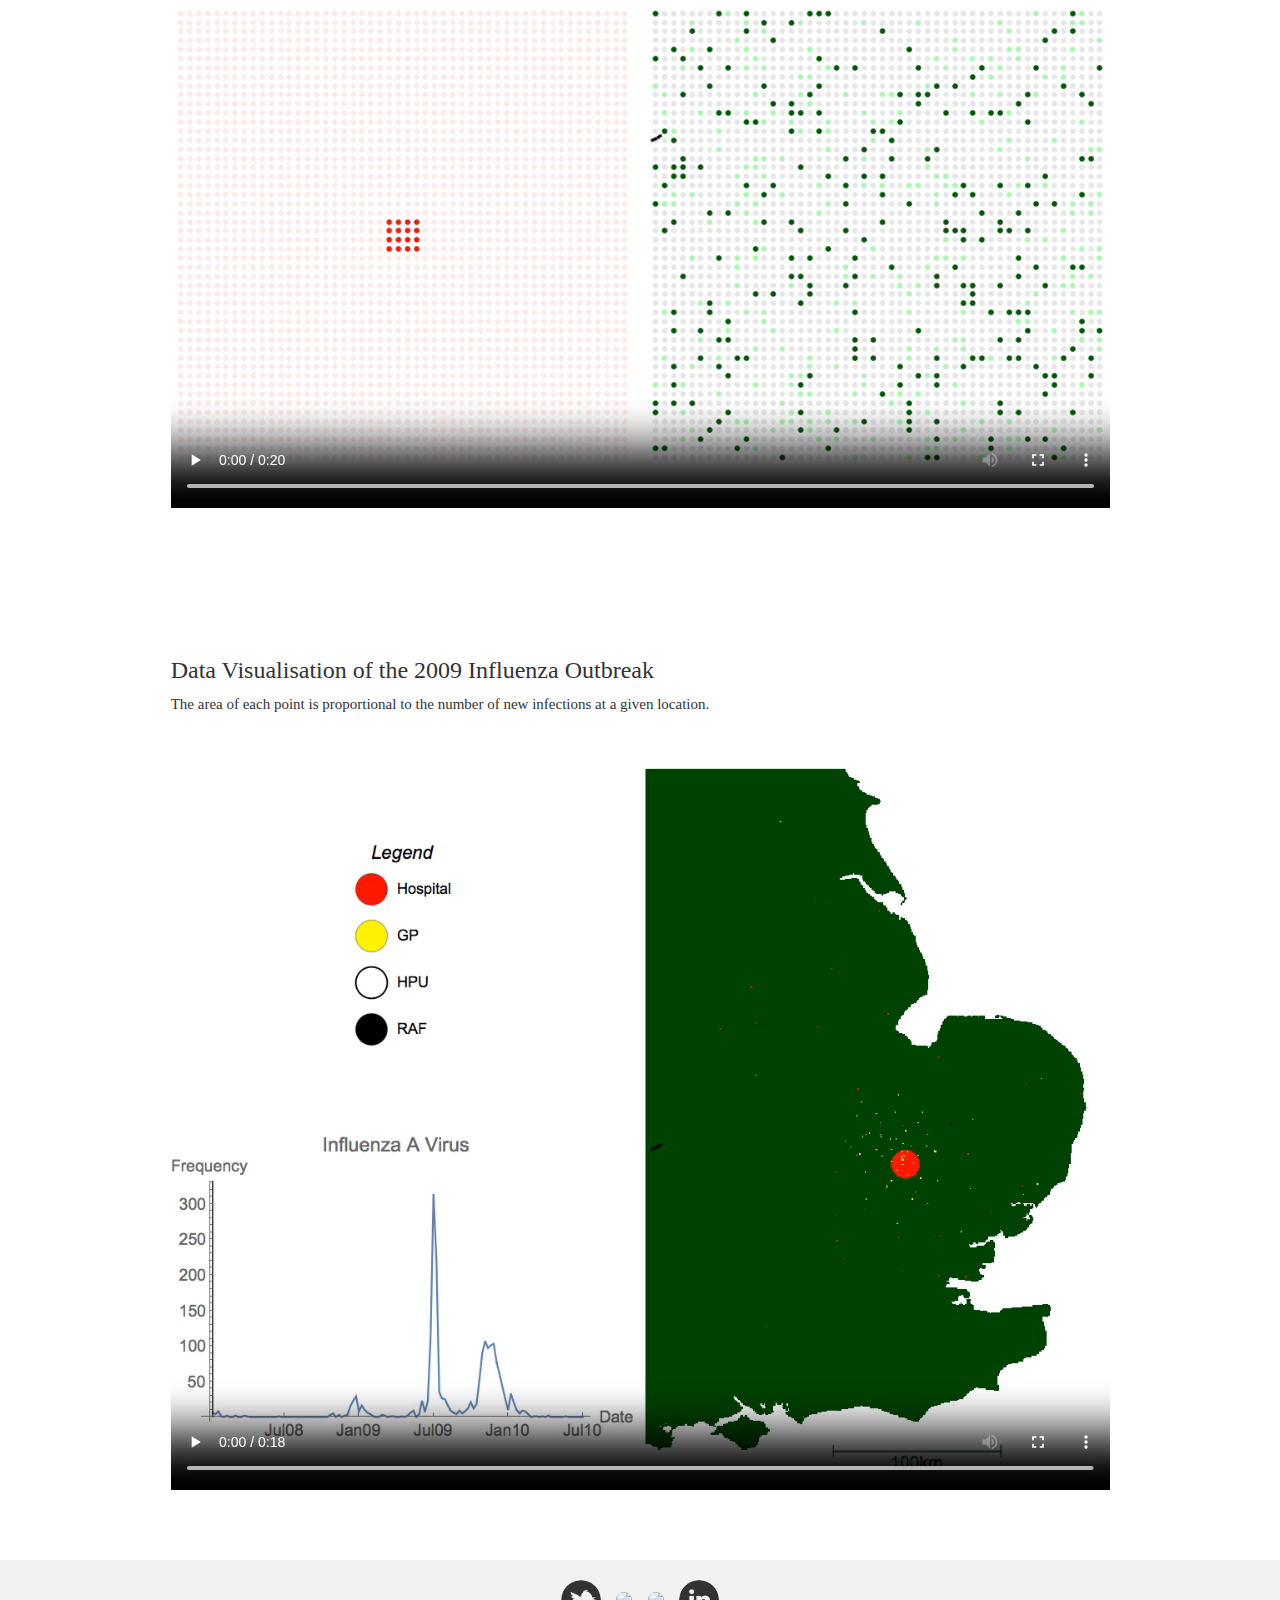
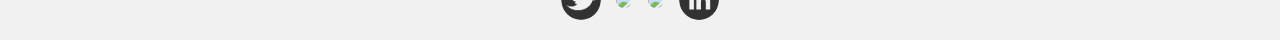
==== commit a799a9e8: "add description for mp" ====
--- a/animations.html
+++ b/animations.html
@@ -50,12 +50,13 @@
 
 		<h3> Modulated parasystole: interaction with a simple model </h3>
         <div class="research-div">
-		  <a href="https://modulated-parasystole.herokuapp.com/" class="img-right" target="_blank"> <img src="images/mp_screenshot.png" class="img-right"></a>
-		  <p> Click the image to interact with the model. </p>
-		  <br><br><br><br><br><br><br><br><br><br><br><br>
+		  <a href="https://modulated-parasystole.herokuapp.com/" class="img-right" target="_blank"> <img src="images/mp_screenshot.png" class="img-right"></a>	
+		  <p> In cardiology, parasystole refers to a pathological condition where an ectopic focus competes with the SA node for control of the heart. In the case where the phase of the sinus beat affects the period of the ectopic focus, the situation is referred to as modulated parasystole. The web app provided here (click the image) allows the user to run simulations of a simple model for modulated parasystole, whilst varying physiological parameters. As well as showing the time series of beat intervals, certain statistics and distributions are computed and displayed. The dynamics that can occur are extremely diverse, but obey some elegant rules, as discovered in early papers such as <a href="https://www.ncbi.nlm.nih.gov/pubmed/3766761" target="_blank"> Glass et al. (1986)</a> and <a href="https://www.ncbi.nlm.nih.gov/pubmed/2764150" target="_blank"> Courtemanche et al. (1989)</a>.  </p>
+		  <p> The app is built using Plotly's <a href="https://plot.ly/dash/" target="_blank"> Dash</a>, which allows one to create interactive web applications from Python code. The app is made accessible through deployment on <a href="https://dashboard.heroku.com" target="_blank"> Heroku</a>. I have made the code available at this <a href="https://github.com/ThomasMBury/app-modulated-parasystole" target="_blank">Github repository</a>. </p>
+		  <br><br><br><br><hr>
 	    </div>
 
-
+	
 	    <h3> Illustration of Critical Slowing Down </h3>
 		<p> Critical slowing down is a phenomena that occurs in dynamical systems as a local bifurcation is approached. It is manifested as an increase in variance and temporal correlation of system fluctuations, and can serve as a warning signal of imminent system collapse. Below is a simulation of a generic bistable model to illustrate this process.</p>
 		<div class="animation-container-csd">
--- a/main.css
+++ b/main.css
@@ -21,6 +21,7 @@
   
 .img-profile {
   border-radius: 50%;
+  margin-bottom: 3%;
   margin-left: auto;
   margin-right: auto;
   max-width: 100%;
@@ -71,9 +72,13 @@
 }
 .padding-profile-page {
  padding-top: 40px;
+ padding-bottom: 6%;
+ padding-left: 8%;
+}
+.padding-profile-text {
+ padding-top: 60px;
  padding-bottom: 5%;
- padding-right: 2%;
- padding-left: 2%;
+ padding-right: 8%;
 }
 .padding {
  padding-top: 40px;
@@ -155,9 +160,9 @@
   clear: both;
   padding-top: 10px;
   padding-bottom: 75px;
-  /*border-style: solid;*/
+  /*border-style: solid*/
   vertical-align: left;
-  height: auto;
+  min-height: 260px;
 }
 
 
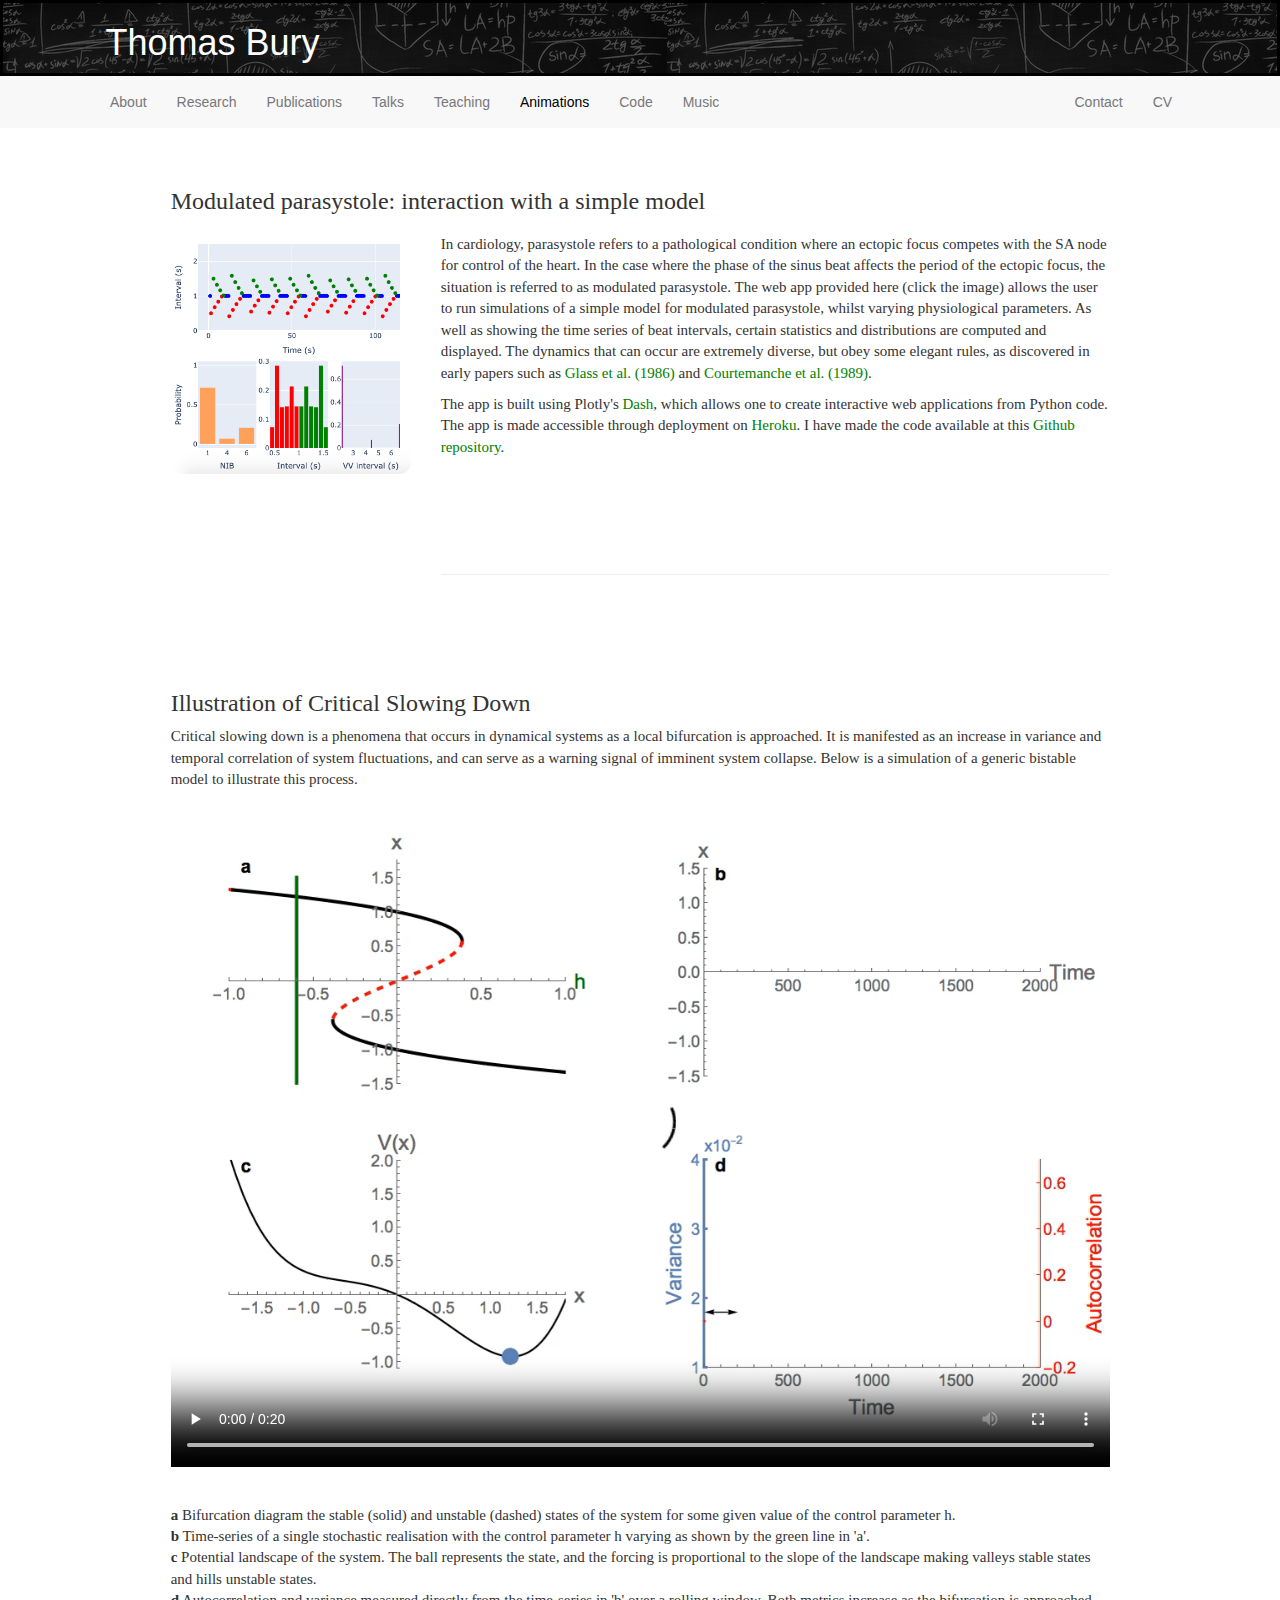
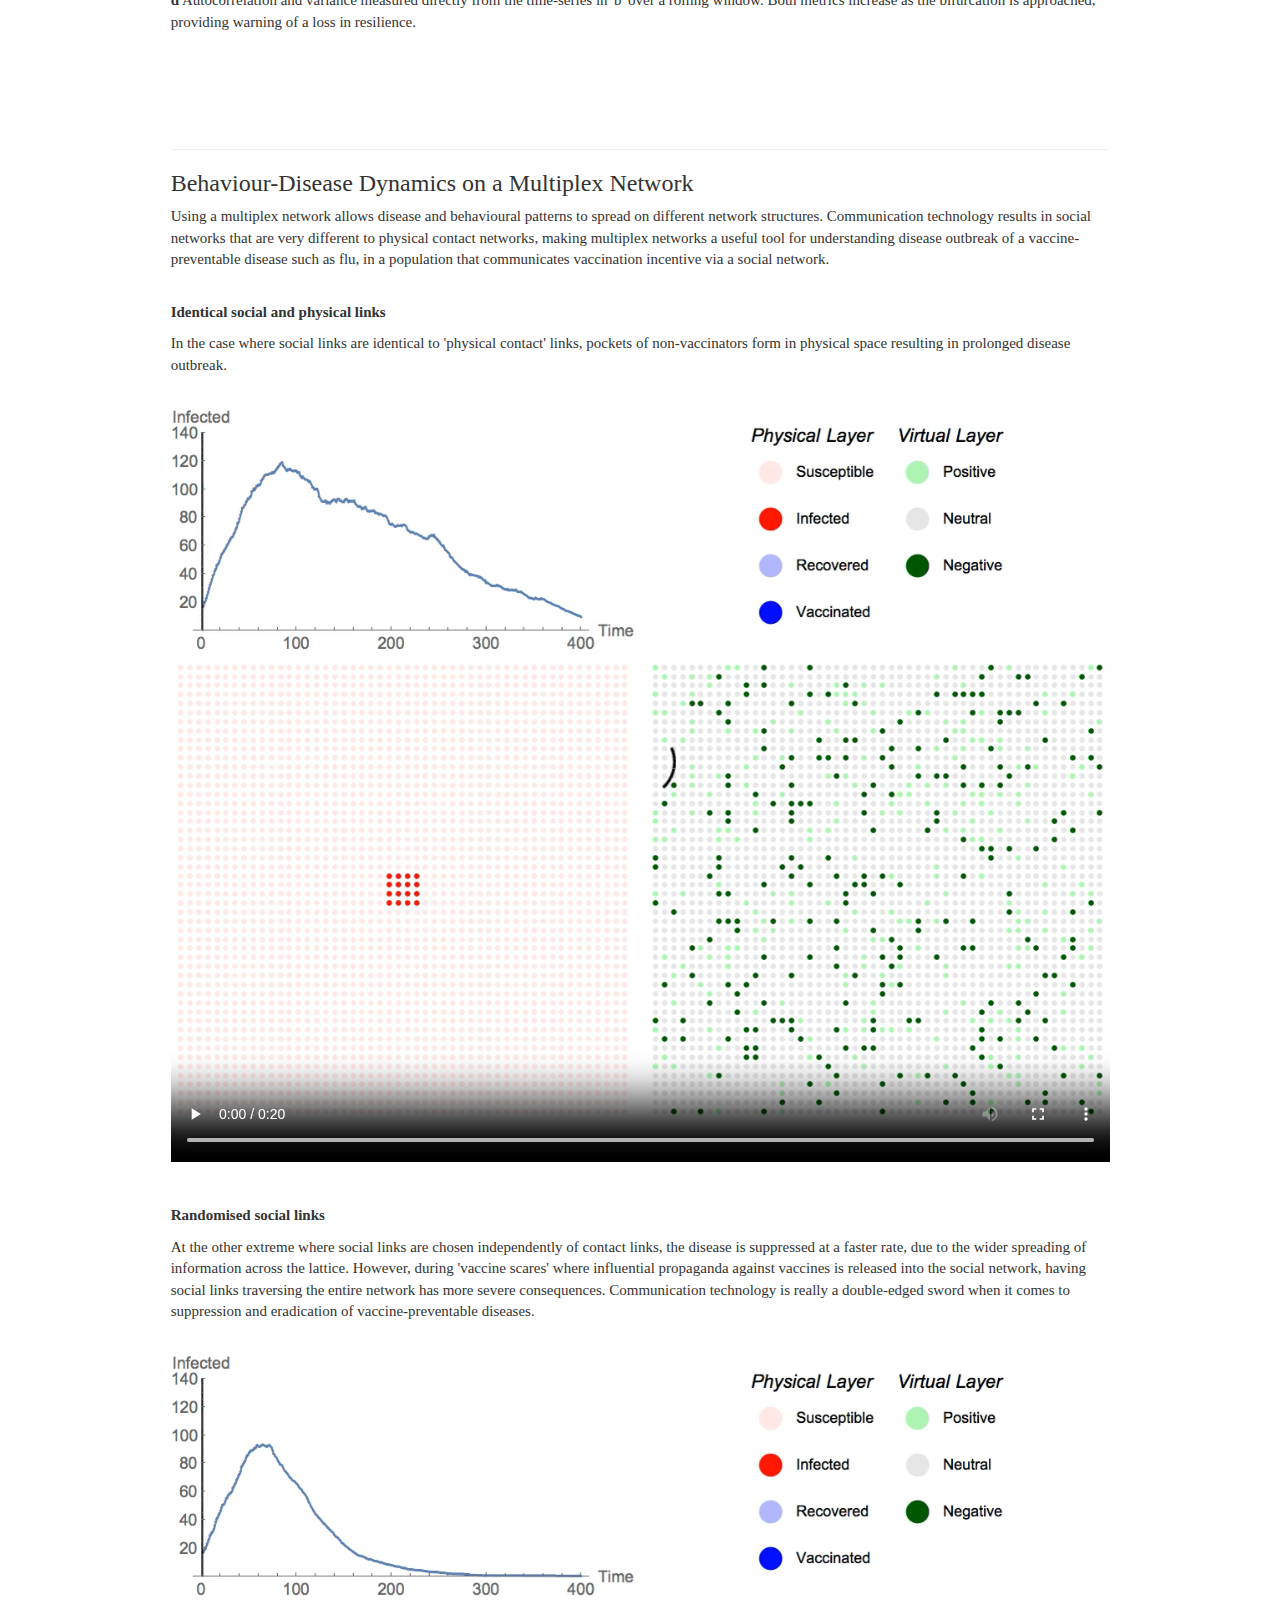
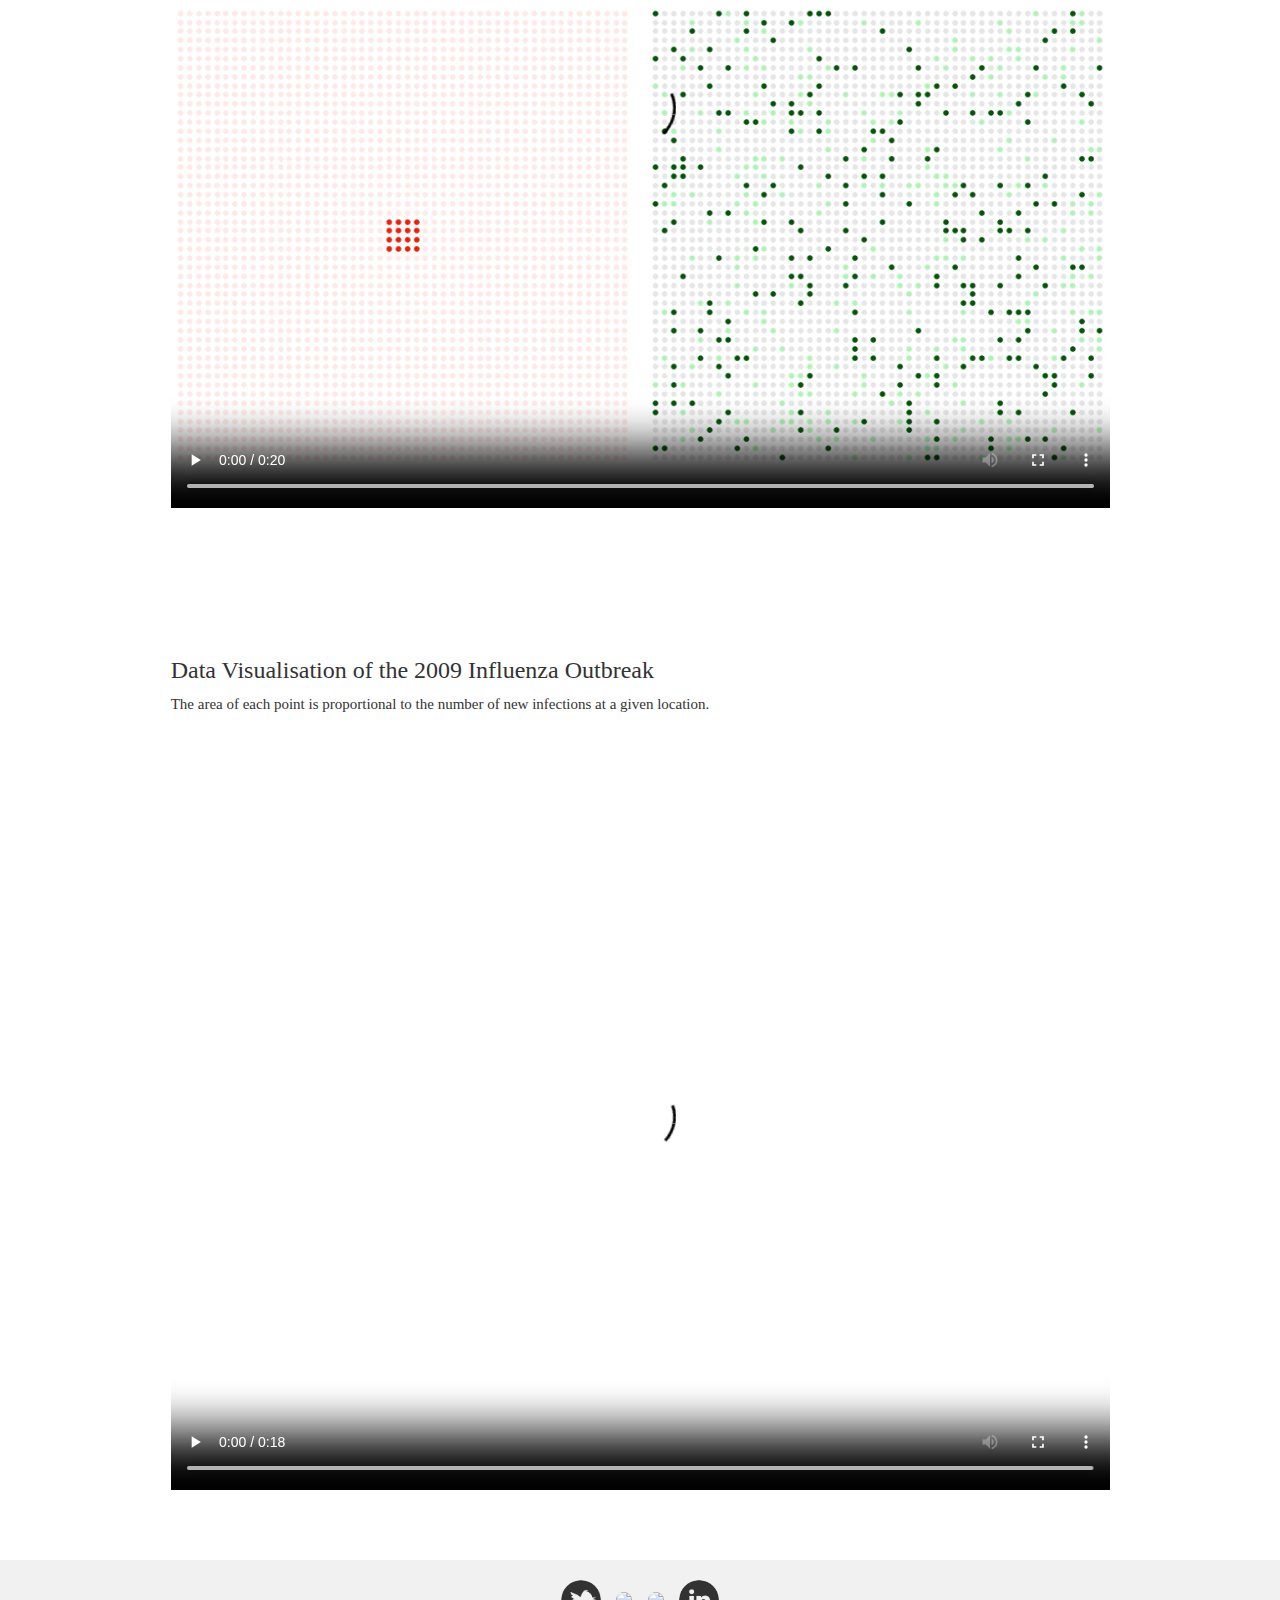
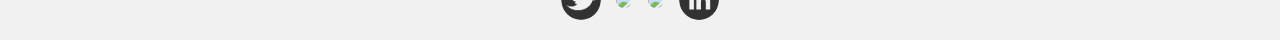
==== commit f18656bf: "update to mcgill" ====
--- a/animations.html
+++ b/animations.html
@@ -8,7 +8,7 @@
   <script src="https://ajax.googleapis.com/ajax/libs/jquery/3.3.1/jquery.min.js"></script>
   <script src="https://maxcdn.bootstrapcdn.com/bootstrap/3.3.7/js/bootstrap.min.js"></script>
   <link rel="stylesheet" href="main.css">
-  <link rel="icon" href="images/uwat.png">
+  <link rel="icon" href="images/mcgill_crest.png">
 </head>
 
 <body>
@@ -29,7 +29,6 @@
 			<li><a href="publications.html">Publications</a></li>
 			<li><a href="talks.html">Talks</a></li>
 			<li><a href="teaching.html">Teaching</a></li>
-			<li><a href="tutoring.html">Tutoring</a></li>
 			<li><a href="animations.html" style="color:black">Animations</a></li>
 			<li><a href="code.html">Code</a></li>
 			<li><a href="music.html">Music</a></li>
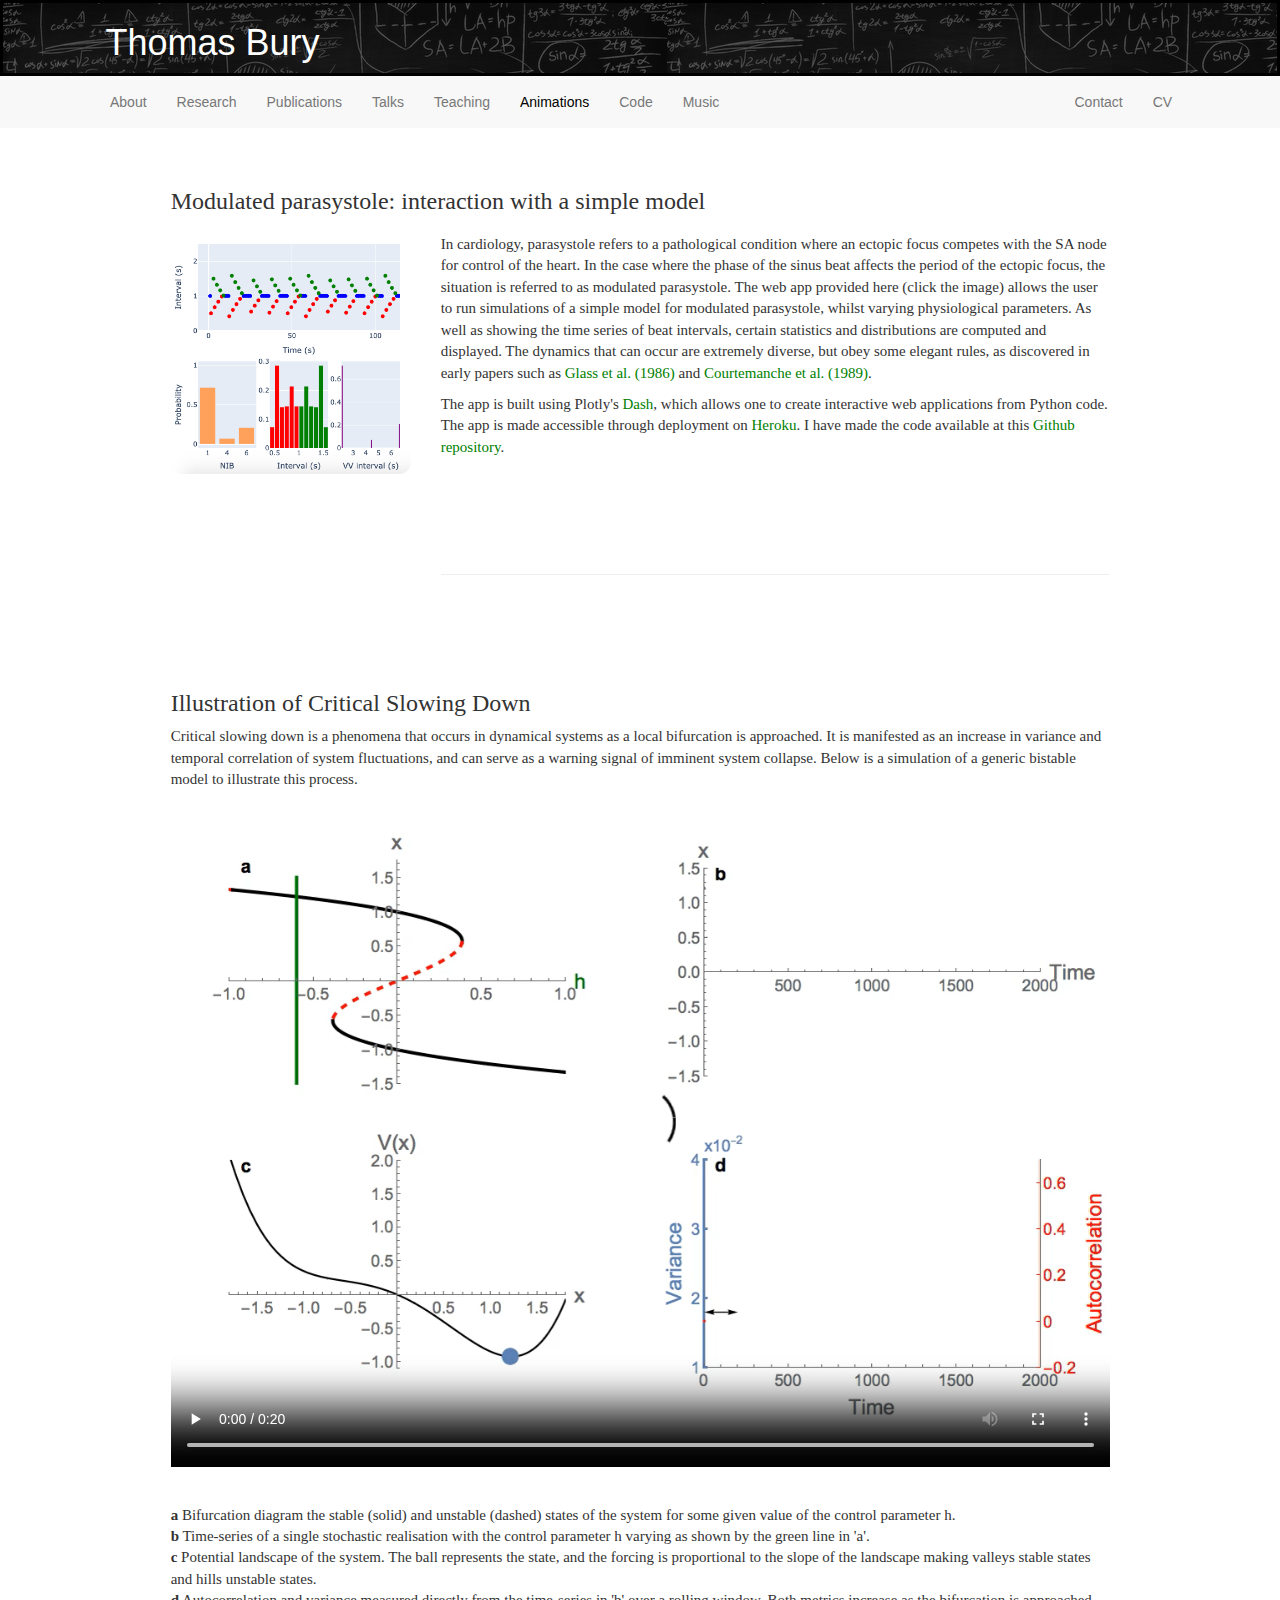
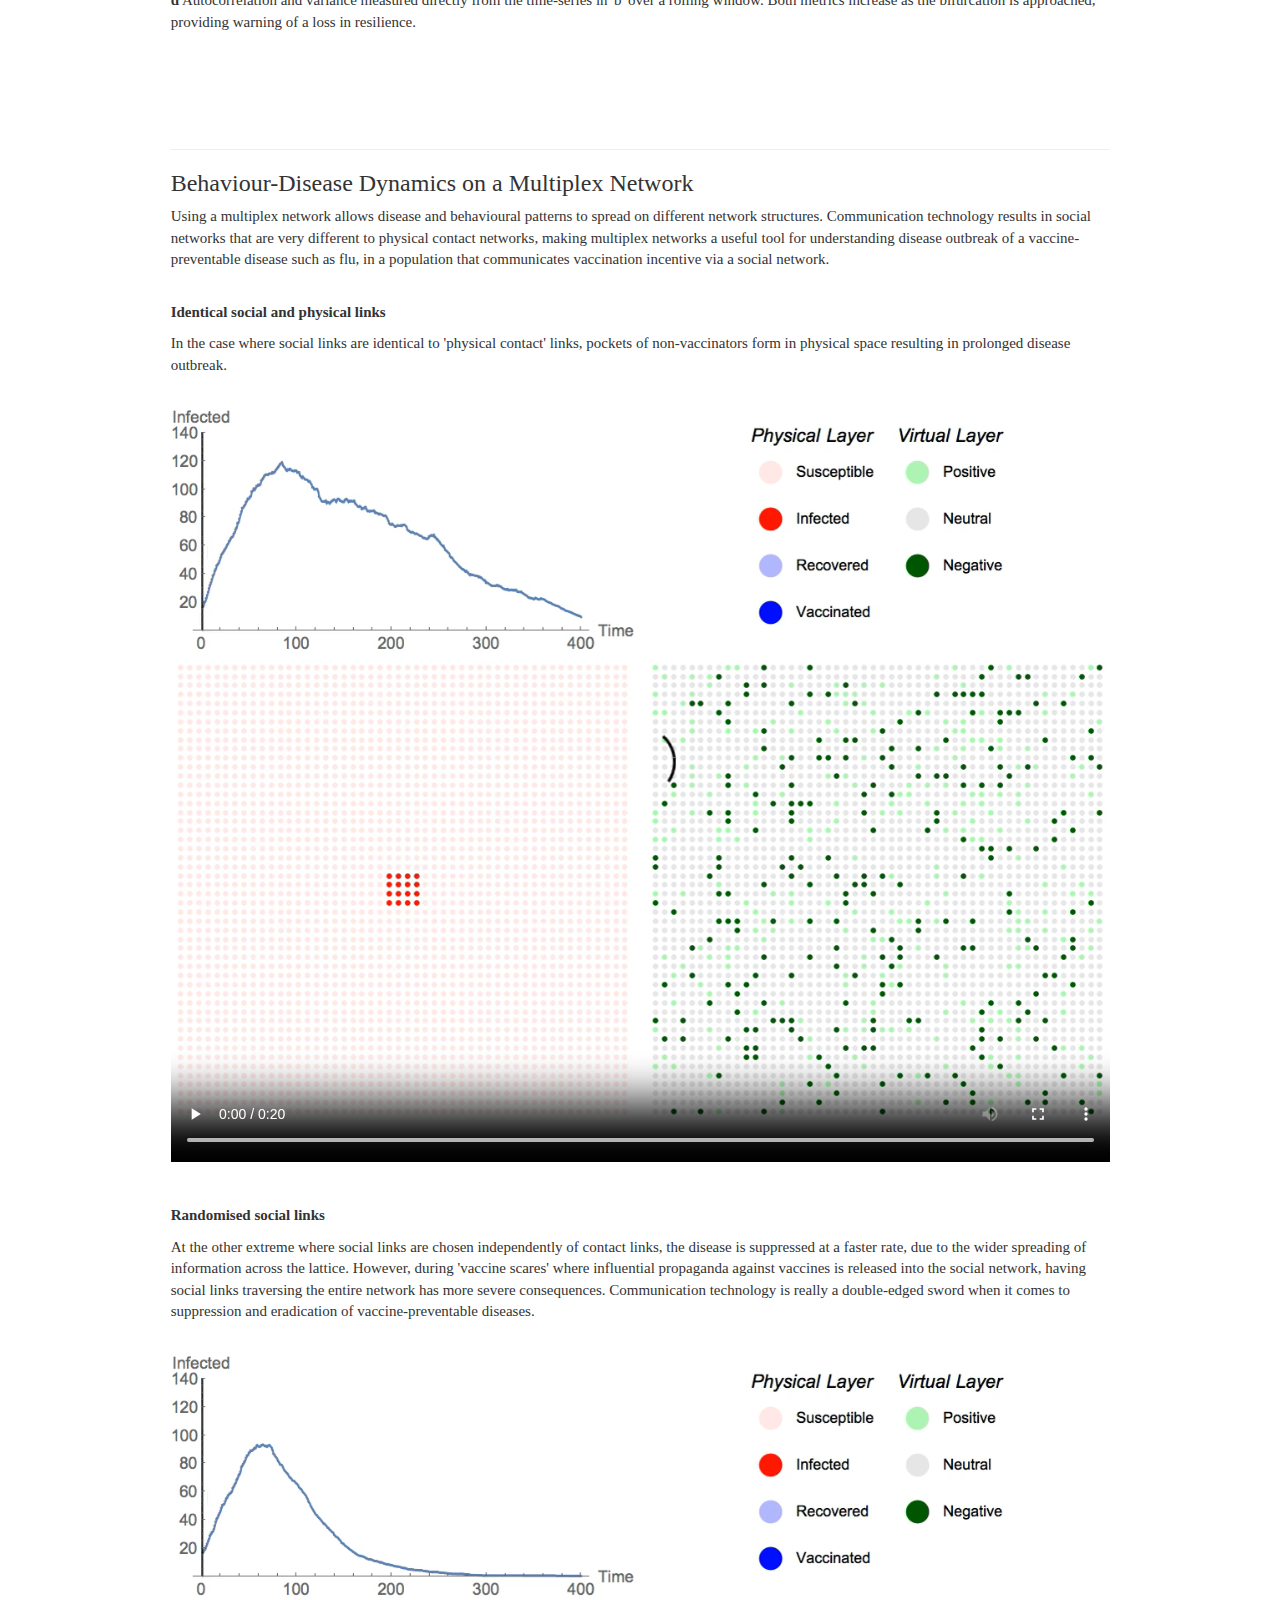
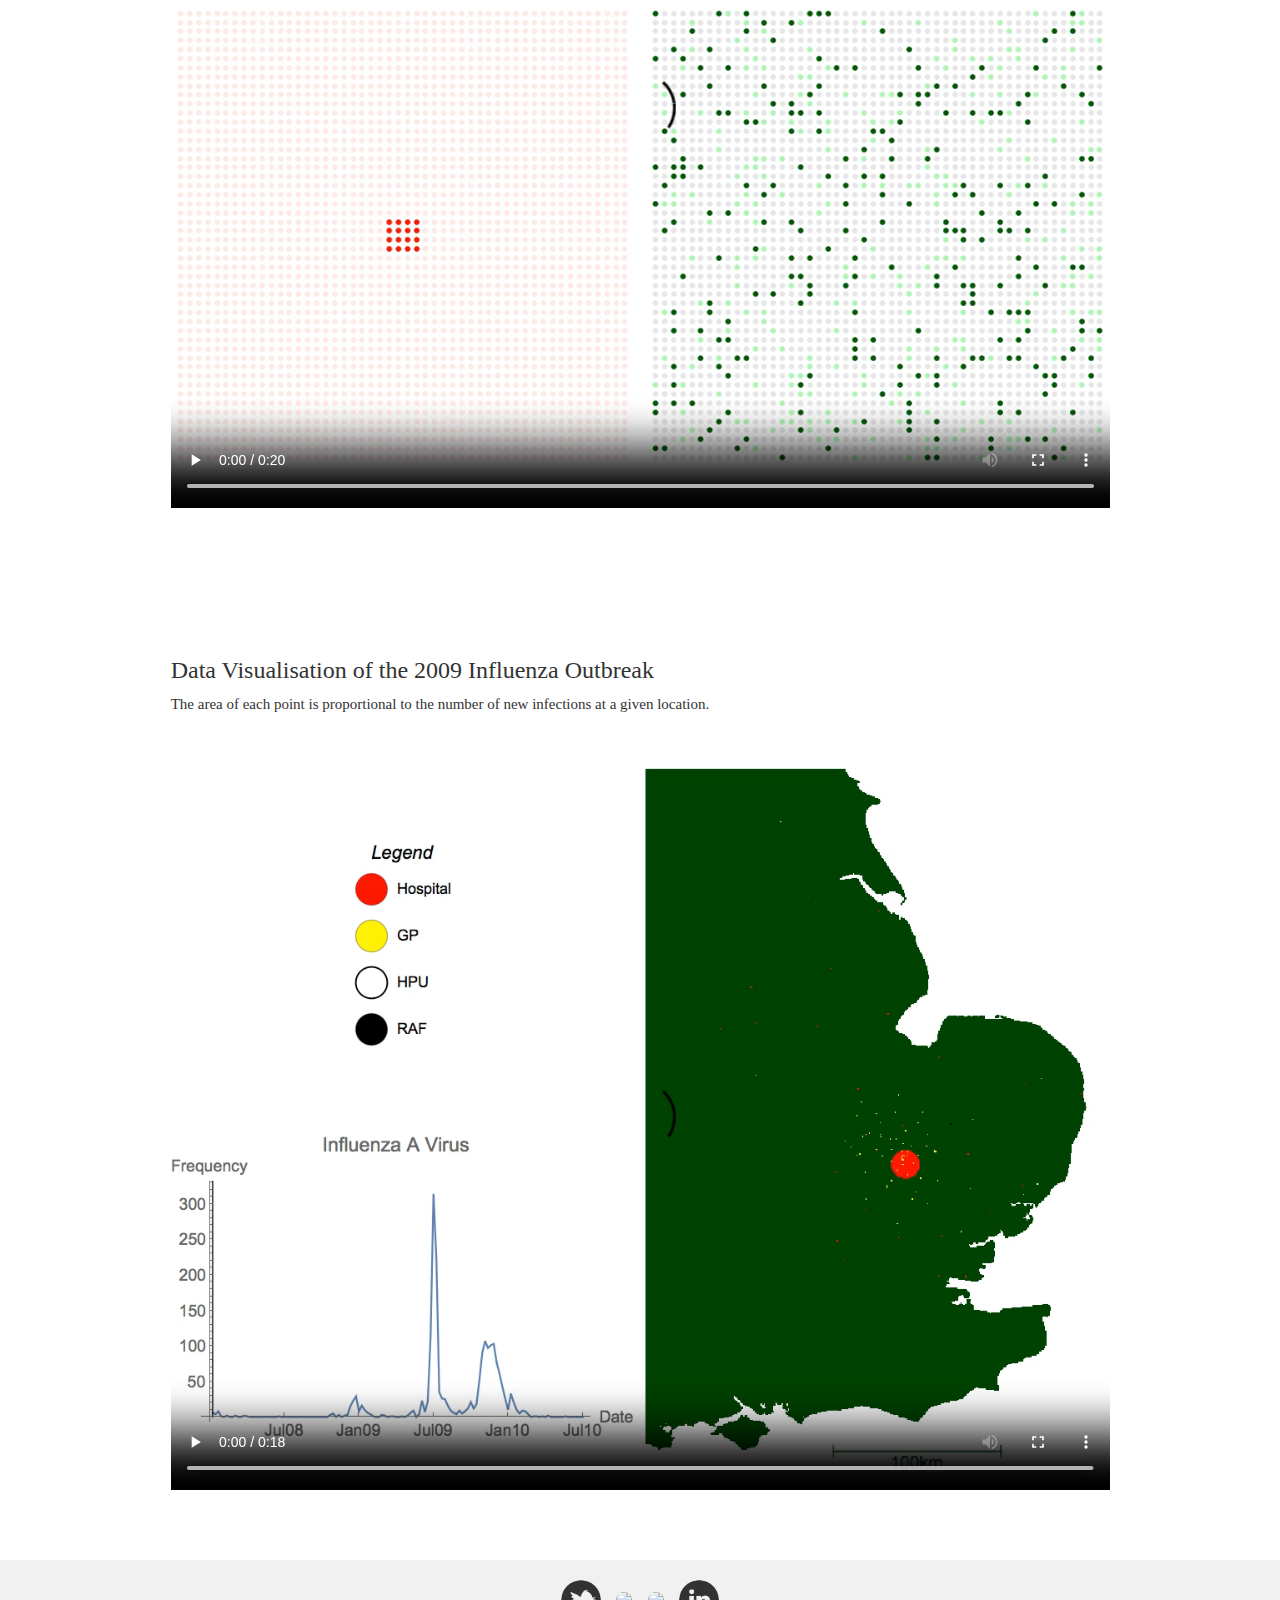
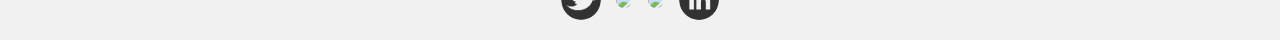
==== commit 264fe4e8: "update link to cv" ====
--- a/animations.html
+++ b/animations.html
@@ -35,7 +35,7 @@
 		  </ul>
 		  <ul class="nav navbar-nav navbar-right">
 		  	<li><a href="contact.html"> Contact</a></li>
-			<li><a href="documents/thomas_bury.pdf" target="_blank"> CV</a></li>
+			<li><a href="documents/thomas_bury_cv.pdf" target="_blank"> CV</a></li>
 		  </ul>
 		</div>
 	  </div>
@@ -111,7 +111,7 @@
 	  <a href="https://twitter.com/ThomasMBury" target="_blank"> <img src="images/twitter.png" class="icon"  ></a>&nbsp&nbsp&nbsp
 	  <a href="https://scholar.google.ca/citations?user=qAp4KBYAAAAJ&hl=en" target="_blank"> <img src="images/gscholar.jpg" class="icon"></a>&nbsp&nbsp&nbsp
       <a href="https://github.com/thomasmbury/" target="_blank"><img src="images/github.svg" class="icon"></a>&nbsp&nbsp&nbsp
-      <a href="https://www.linkedin.com/in/tom-bury/" target="_blank"> <img src="images/linkedin.png" class="icon"></a>
+      <a href="https://www.linkedin.com/in/thomas-bury/" target="_blank"> <img src="images/linkedin.png" class="icon"></a>
     </div>
     <div class="col-sm-2">
     </div>	
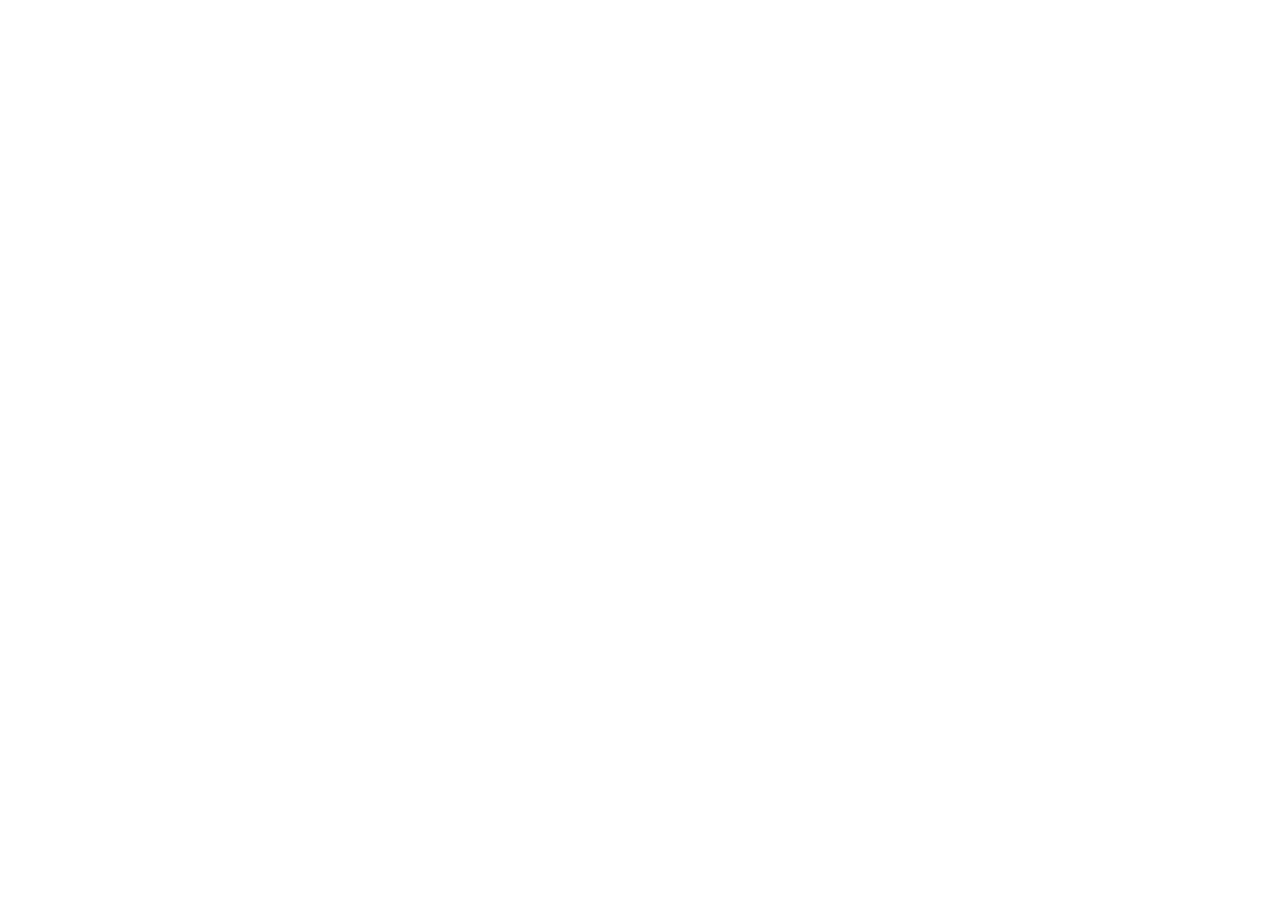
==== commit 592b16fa: "add redirect to new website thomasbury.net" ====
--- a/animations.html
+++ b/animations.html
@@ -1,122 +1,169 @@
 <!DOCTYPE html>
 <html lang="en">
+
 <head>
-  <title>Thomas Bury</title>
-  <meta charset="utf-8">
-  <meta name="viewport" content="width=device-width, initial-scale=1">
-  <link rel="stylesheet" href="https://maxcdn.bootstrapcdn.com/bootstrap/3.3.7/css/bootstrap.min.css">
-  <script src="https://ajax.googleapis.com/ajax/libs/jquery/3.3.1/jquery.min.js"></script>
-  <script src="https://maxcdn.bootstrapcdn.com/bootstrap/3.3.7/js/bootstrap.min.js"></script>
-  <link rel="stylesheet" href="main.css">
-  <link rel="icon" href="images/mcgill_crest.png">
+	<title>Thomas Bury</title>
+	<meta http-equiv="refresh" content="0; url = https://www.thomasbury.net/" />
+	<meta charset="utf-8">
+	<meta name="viewport" content="width=device-width, initial-scale=1">
+	<link rel="stylesheet" href="https://maxcdn.bootstrapcdn.com/bootstrap/3.3.7/css/bootstrap.min.css">
+	<script src="https://ajax.googleapis.com/ajax/libs/jquery/3.3.1/jquery.min.js"></script>
+	<script src="https://maxcdn.bootstrapcdn.com/bootstrap/3.3.7/js/bootstrap.min.js"></script>
+	<link rel="stylesheet" href="main.css">
+	<link rel="icon" href="images/mcgill_crest.png">
 </head>
 
 <body>
 
-  <header>
-    <div class="math-header">  <h1> <a href="index.html" style="color:white"> Thomas Bury </a></h1> </div>
-    <nav class="navbar navbar-default">
-      <div class="container-fluid">
-		<button type="button" class="navbar-toggle" data-toggle="collapse" data-target="#myNavbar">
-		  <span class="icon-bar"></span>
-		  <span class="icon-bar"></span>
-		  <span class="icon-bar"></span>                        
-		</button>
-		<div class="collapse navbar-collapse" id="myNavbar">
-		  <ul class="nav navbar-nav">
-			<li><a href="index.html">About</a></li>
-			<li><a href="research.html">Research</a></li>
-			<li><a href="publications.html">Publications</a></li>
-			<li><a href="talks.html">Talks</a></li>
-			<li><a href="teaching.html">Teaching</a></li>
-			<li><a href="animations.html" style="color:black">Animations</a></li>
-			<li><a href="code.html">Code</a></li>
-			<li><a href="music.html">Music</a></li>
-		  </ul>
-		  <ul class="nav navbar-nav navbar-right">
-		  	<li><a href="contact.html"> Contact</a></li>
-			<li><a href="documents/thomas_bury_cv.pdf" target="_blank"> CV</a></li>
-		  </ul>
+	<header>
+		<div class="math-header">
+			<h1> <a href="index.html" style="color:white"> Thomas Bury </a></h1>
 		</div>
-	  </div>
-    </nav>
-  </header>
- 
-  <div class="container-fluid text-center">    
-    <div class="row content">
-	  <div class="col-sm-1 sidenav"></div>
-      <div class="col-sm-10 text-left padding">
+		<nav class="navbar navbar-default">
+			<div class="container-fluid">
+				<button type="button" class="navbar-toggle" data-toggle="collapse" data-target="#myNavbar">
+					<span class="icon-bar"></span>
+					<span class="icon-bar"></span>
+					<span class="icon-bar"></span>
+				</button>
+				<div class="collapse navbar-collapse" id="myNavbar">
+					<ul class="nav navbar-nav">
+						<li><a href="index.html">About</a></li>
+						<li><a href="research.html">Research</a></li>
+						<li><a href="publications.html">Publications</a></li>
+						<li><a href="talks.html">Talks</a></li>
+						<li><a href="teaching.html">Teaching</a></li>
+						<li><a href="animations.html" style="color:black">Animations</a></li>
+						<li><a href="code.html">Code</a></li>
+						<li><a href="music.html">Music</a></li>
+					</ul>
+					<ul class="nav navbar-nav navbar-right">
+						<li><a href="contact.html"> Contact</a></li>
+						<li><a href="documents/thomas_bury_cv.pdf" target="_blank"> CV</a></li>
+					</ul>
+				</div>
+			</div>
+		</nav>
+	</header>
 
-		<h3> Modulated parasystole: interaction with a simple model </h3>
-        <div class="research-div">
-		  <a href="https://modulated-parasystole.herokuapp.com/" class="img-right" target="_blank"> <img src="images/mp_screenshot.png" class="img-right"></a>	
-		  <p> In cardiology, parasystole refers to a pathological condition where an ectopic focus competes with the SA node for control of the heart. In the case where the phase of the sinus beat affects the period of the ectopic focus, the situation is referred to as modulated parasystole. The web app provided here (click the image) allows the user to run simulations of a simple model for modulated parasystole, whilst varying physiological parameters. As well as showing the time series of beat intervals, certain statistics and distributions are computed and displayed. The dynamics that can occur are extremely diverse, but obey some elegant rules, as discovered in early papers such as <a href="https://www.ncbi.nlm.nih.gov/pubmed/3766761" target="_blank"> Glass et al. (1986)</a> and <a href="https://www.ncbi.nlm.nih.gov/pubmed/2764150" target="_blank"> Courtemanche et al. (1989)</a>.  </p>
-		  <p> The app is built using Plotly's <a href="https://plot.ly/dash/" target="_blank"> Dash</a>, which allows one to create interactive web applications from Python code. The app is made accessible through deployment on <a href="https://dashboard.heroku.com" target="_blank"> Heroku</a>. I have made the code available at this <a href="https://github.com/ThomasMBury/app-modulated-parasystole" target="_blank">Github repository</a>. </p>
-		  <br><br><br><br><hr>
-	    </div>
+	<div class="container-fluid text-center">
+		<div class="row content">
+			<div class="col-sm-1 sidenav"></div>
+			<div class="col-sm-10 text-left padding">
 
-	
-	    <h3> Illustration of Critical Slowing Down </h3>
-		<p> Critical slowing down is a phenomena that occurs in dynamical systems as a local bifurcation is approached. It is manifested as an increase in variance and temporal correlation of system fluctuations, and can serve as a warning signal of imminent system collapse. Below is a simulation of a generic bistable model to illustrate this process.</p>
-		<div class="animation-container-csd">
-		  <video width=100% controls>
-		  <source src="documents/animations/fold2.mp4" type="video/mp4">
-		  Your browser does not support the video tag.
-		  </video>	
-		</div>	
-		<p> <b>a</b>  Bifurcation diagram the stable (solid) and unstable (dashed) states of the system for some given value of the control parameter h.<br> <b>b</b>  Time-series of a single stochastic realisation with the control parameter h varying as shown by the green line in 'a'.<br> <b>c</b>  Potential landscape of the system. The ball represents the state, and the forcing is proportional to the slope of the landscape making valleys stable states and hills unstable states. <br> <b>d</b>  Autocorrelation and variance measured directly from the time-series in 'b' over a rolling window. Both metrics increase as the bifurcation is approached, providing warning of a loss in resilience.</p><br><br><br><br><hr>
-		
-		<h3> Behaviour-Disease Dynamics on a Multiplex Network </h3>
-		<p> Using a multiplex network allows disease and behavioural patterns to spread on different network structures. Communication technology results in social networks that are very different to physical contact networks, making multiplex networks a useful tool for understanding disease outbreak of a vaccine-preventable disease such as flu, in a population that communicates vaccination incentive via a social network. </p><br>
-		<p> <b> Identical social and physical links </b> </p>
-		<p> In the case where social links are identical to 'physical contact' links, pockets of non-vaccinators form in physical space resulting in prolonged disease outbreak. </p>
-		<div class="animation-container-multiplex">
-		  <video width=100% controls>
-		  <source src="documents/animations/movie_equalSocial_sigma0.mp4" type="video/mp4">
-		  Your browser does not support the video tag.
-		  </video>
+				<h3> Modulated parasystole: interaction with a simple model </h3>
+				<div class="research-div">
+					<a href="https://modulated-parasystole.herokuapp.com/" class="img-right" target="_blank"> <img
+							src="images/mp_screenshot.png" class="img-right"></a>
+					<p> In cardiology, parasystole refers to a pathological condition where an ectopic focus competes
+						with the SA node for control of the heart. In the case where the phase of the sinus beat affects
+						the period of the ectopic focus, the situation is referred to as modulated parasystole. The web
+						app provided here (click the image) allows the user to run simulations of a simple model for
+						modulated parasystole, whilst varying physiological parameters. As well as showing the time
+						series of beat intervals, certain statistics and distributions are computed and displayed. The
+						dynamics that can occur are extremely diverse, but obey some elegant rules, as discovered in
+						early papers such as <a href="https://www.ncbi.nlm.nih.gov/pubmed/3766761" target="_blank">
+							Glass et al. (1986)</a> and <a href="https://www.ncbi.nlm.nih.gov/pubmed/2764150"
+							target="_blank"> Courtemanche et al. (1989)</a>. </p>
+					<p> The app is built using Plotly's <a href="https://plot.ly/dash/" target="_blank"> Dash</a>, which
+						allows one to create interactive web applications from Python code. The app is made accessible
+						through deployment on <a href="https://dashboard.heroku.com" target="_blank"> Heroku</a>. I have
+						made the code available at this <a
+							href="https://github.com/ThomasMBury/app-modulated-parasystole" target="_blank">Github
+							repository</a>. </p>
+					<br><br><br><br>
+					<hr>
+				</div>
+
+
+				<h3> Illustration of Critical Slowing Down </h3>
+				<p> Critical slowing down is a phenomena that occurs in dynamical systems as a local bifurcation is
+					approached. It is manifested as an increase in variance and temporal correlation of system
+					fluctuations, and can serve as a warning signal of imminent system collapse. Below is a simulation
+					of a generic bistable model to illustrate this process.</p>
+				<div class="animation-container-csd">
+					<video width=100% controls>
+						<source src="documents/animations/fold2.mp4" type="video/mp4">
+						Your browser does not support the video tag.
+					</video>
+				</div>
+				<p> <b>a</b> Bifurcation diagram the stable (solid) and unstable (dashed) states of the system for some
+					given value of the control parameter h.<br> <b>b</b> Time-series of a single stochastic realisation
+					with the control parameter h varying as shown by the green line in 'a'.<br> <b>c</b> Potential
+					landscape of the system. The ball represents the state, and the forcing is proportional to the slope
+					of the landscape making valleys stable states and hills unstable states. <br> <b>d</b>
+					Autocorrelation and variance measured directly from the time-series in 'b' over a rolling window.
+					Both metrics increase as the bifurcation is approached, providing warning of a loss in resilience.
+				</p><br><br><br><br>
+				<hr>
+
+				<h3> Behaviour-Disease Dynamics on a Multiplex Network </h3>
+				<p> Using a multiplex network allows disease and behavioural patterns to spread on different network
+					structures. Communication technology results in social networks that are very different to physical
+					contact networks, making multiplex networks a useful tool for understanding disease outbreak of a
+					vaccine-preventable disease such as flu, in a population that communicates vaccination incentive via
+					a social network. </p><br>
+				<p> <b> Identical social and physical links </b> </p>
+				<p> In the case where social links are identical to 'physical contact' links, pockets of non-vaccinators
+					form in physical space resulting in prolonged disease outbreak. </p>
+				<div class="animation-container-multiplex">
+					<video width=100% controls>
+						<source src="documents/animations/movie_equalSocial_sigma0.mp4" type="video/mp4">
+						Your browser does not support the video tag.
+					</video>
+				</div>
+				<br>
+
+				<p> <b> Randomised social links </b> </p>
+				<p> At the other extreme where social links are chosen independently of contact links, the disease is
+					suppressed at a faster rate, due to the wider spreading of information across the lattice. However,
+					during 'vaccine scares' where influential propaganda against vaccines is released into the social
+					network, having social links traversing the entire network has more severe consequences.
+					Communication technology is really a double-edged sword when it comes to suppression and eradication
+					of vaccine-preventable diseases. </p>
+				<div class="animation-container-multiplex">
+					<video width=100% controls>
+						<source src="documents/animations/movie_equalSocial_sigma1.mp4" type="video/mp4">
+						Your browser does not support the video tag.
+					</video>
+				</div>
+				<br><br><br><br><br>
+
+
+				<h3> Data Visualisation of the 2009 Influenza Outbreak </h3>
+				<p> The area of each point is proportional to the number of new infections at a given location.</p>
+				<br><br>
+
+				<div class="animation-container">
+					<video width=100% controls>
+						<source src="documents/animations/movie_influenza.mp4" type="video/mp4">
+						Your browser does not support the video tag.
+					</video>
+				</div>
+
+			</div>
+
+			<div class="col-sm-1 sidenav"></div>
 		</div>
-		<br>
-		  
-		<p> <b> Randomised social links </b> </p>
-		<p> At the other extreme where social links are chosen independently of contact links, the disease is suppressed at a faster rate, due to the wider spreading of information across the lattice. However, during 'vaccine scares' where influential propaganda against vaccines is released into the social network, having social links traversing the entire network has more severe consequences. Communication technology is really a double-edged sword when it comes to suppression and eradication of vaccine-preventable diseases. </p>
-		<div class="animation-container-multiplex">
-		  <video width=100% controls>
-		  <source src="documents/animations/movie_equalSocial_sigma1.mp4" type="video/mp4">
-		  Your browser does not support the video tag.
-		  </video>
-	    </div>
-		<br><br><br><br><br>
-		
-		
-		<h3> Data Visualisation of the 2009 Influenza Outbreak </h3>
-		<p> The area of each point is proportional to the number of new infections at a given location.</p><br><br>
-		 
-		<div class="animation-container">
-		  <video width=100% controls>
-		  <source src="documents/animations/movie_influenza.mp4" type="video/mp4">
-		  Your browser does not support the video tag.
-		  </video>	
+	</div>
+
+	<footer class="container-fluid">
+		<div class="col-sm-2"></div>
+		<div class="col-sm-8">
+			<a href="https://twitter.com/ThomasMBury" target="_blank"> <img src="images/twitter.png"
+					class="icon"></a>&nbsp&nbsp&nbsp
+			<a href="https://scholar.google.ca/citations?user=qAp4KBYAAAAJ&hl=en" target="_blank"> <img
+					src="images/gscholar.jpg" class="icon"></a>&nbsp&nbsp&nbsp
+			<a href="https://github.com/thomasmbury/" target="_blank"><img src="images/github.svg"
+					class="icon"></a>&nbsp&nbsp&nbsp
+			<a href="https://www.linkedin.com/in/thomas-bury/" target="_blank"> <img src="images/linkedin.png"
+					class="icon"></a>
 		</div>
-			
-	  </div>
-	  
-	  <div class="col-sm-1 sidenav"></div>     
-    </div>
-  </div>
-
-  <footer class="container-fluid">
-  	<div class="col-sm-2"></div>
-  	<div class="col-sm-8">
-	  <a href="https://twitter.com/ThomasMBury" target="_blank"> <img src="images/twitter.png" class="icon"  ></a>&nbsp&nbsp&nbsp
-	  <a href="https://scholar.google.ca/citations?user=qAp4KBYAAAAJ&hl=en" target="_blank"> <img src="images/gscholar.jpg" class="icon"></a>&nbsp&nbsp&nbsp
-      <a href="https://github.com/thomasmbury/" target="_blank"><img src="images/github.svg" class="icon"></a>&nbsp&nbsp&nbsp
-      <a href="https://www.linkedin.com/in/thomas-bury/" target="_blank"> <img src="images/linkedin.png" class="icon"></a>
-    </div>
-    <div class="col-sm-2">
-    </div>	
-  </footer>
+		<div class="col-sm-2">
+		</div>
+	</footer>
 
 
 </body>
+
 </html>